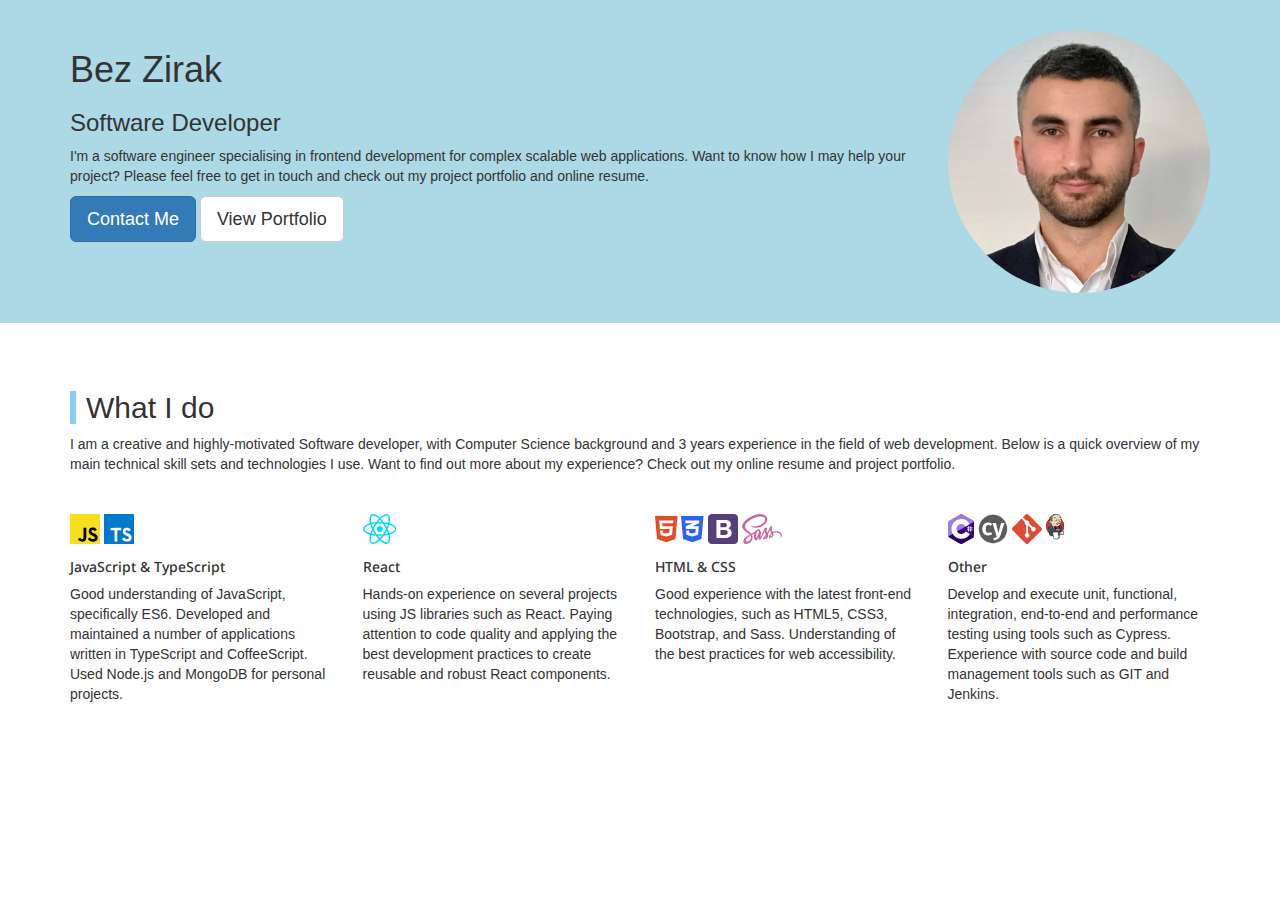
==== index.html @ 7999f088 "fix bio stylinh" ====
<html lang="en">
    <head>
        <meta charset="UTF-8">
        <meta name="viewport" content="width=device-width, initial-scale=1.0">
        <title>Bez Zirak</title>

        <link rel="stylesheet" href="https://stackpath.bootstrapcdn.com/bootstrap/3.4.1/css/bootstrap.min.css" integrity="sha384-HSMxcRTRxnN+Bdg0JdbxYKrThecOKuH5zCYotlSAcp1+c8xmyTe9GYg1l9a69psu" crossorigin="anonymous">
        <link rel="preconnect" href="https://fonts.googleapis.com">
        <link rel="preconnect" href="https://fonts.gstatic.com" crossorigin>
        <link href="https://fonts.googleapis.com/css2?family=Noto+Sans:wght@700&display=swap" rel="stylesheet">
        <link href="https://fonts.googleapis.com/css2?family=Montserrat:wght@700&display=swap" rel="stylesheet">
        <link rel="stylesheet" href="styles.css">
    </head>
    <body>
        <div class="main-wrapper">
            <section class="teaser">
                <div class="container">
                    <div class="row">
                        <div class="col-sm-7 col-md-9 col-lg-9">
                            <h1>Bez Zirak</h1>
                            <h3>Software Developer</h3>
                            <p>
                                I'm a software engineer specialising in frontend development for complex scalable web applications. Want to know how I may help your project? Please feel free to get in touch and check out my project portfolio and online resume.
                            </p>
                            <button class="btn btn-primary btn-lg">Contact Me</button>
                            <button class="btn btn-default btn-lg">View Portfolio</button>
                        </div>
                        <div class="col-sm-5 col-md-3 col-lg-3">
                            <img class="img-responsive img-circle" src="assets/images/profile-image.jfif" alt=""/>
                        </div>
                    </div>
                </div>
            </section>
            <section class="overview-section p-3 p-lg-5">
                <div class="container">
                    <div class="row bio">
                        <h2 class="sub-heading">What I do</h2>
                        <p>
                            I am a creative and highly-motivated Software developer, with Computer Science background and 3 years experience in the field of web development. Below is a quick overview of my main technical skill sets and technologies I use. Want to find out more about my experience? Check out my online resume and project portfolio.
                        </p>
                    </div>
                    <div class="row skills">
                        <div class="item col-6 col-lg-3">
                            <div class="item-inner">
                                <div class="item-icon">
                                    <svg xmlns="http://www.w3.org/2000/svg" xmlns:xlink="http://www.w3.org/1999/xlink" aria-hidden="true" focusable="false" style="-ms-transform: rotate(360deg); -webkit-transform: rotate(360deg); transform: rotate(360deg);" preserveAspectRatio="xMidYMid meet" viewBox="0 0 256 256"><path d="M0 0h256v256H0V0z" fill="#F7DF1E"/><path d="M67.312 213.932l19.59-11.856c3.78 6.701 7.218 12.371 15.465 12.371c7.905 0 12.89-3.092 12.89-15.12v-81.798h24.057v82.138c0 24.917-14.606 36.259-35.916 36.259c-19.245 0-30.416-9.967-36.087-21.996" fill="#000"/><path d="M152.381 211.354l19.588-11.341c5.157 8.421 11.859 14.607 23.715 14.607c9.969 0 16.325-4.984 16.325-11.858c0-8.248-6.53-11.17-17.528-15.98l-6.013-2.58c-17.357-7.387-28.87-16.667-28.87-36.257c0-18.044 13.747-31.792 35.228-31.792c15.294 0 26.292 5.328 34.196 19.247L210.29 147.43c-4.125-7.389-8.591-10.31-15.465-10.31c-7.046 0-11.514 4.468-11.514 10.31c0 7.217 4.468 10.14 14.778 14.608l6.014 2.577c20.45 8.765 31.963 17.7 31.963 37.804c0 21.654-17.012 33.51-39.867 33.51c-22.339 0-36.774-10.654-43.819-24.574" fill="#000"/></svg>
                                    <svg xmlns="http://www.w3.org/2000/svg" xmlns:xlink="http://www.w3.org/1999/xlink" aria-hidden="true" focusable="false" style="-ms-transform: rotate(360deg); -webkit-transform: rotate(360deg); transform: rotate(360deg);" preserveAspectRatio="xMidYMid meet" viewBox="0 0 256 256"><path fill="#007ACC" d="M0 128v128h256V0H0z"/><path d="M56.611 128.85l-.081 10.483h33.32v94.68H113.42v-94.68h33.32v-10.28c0-5.69-.122-10.444-.284-10.566c-.122-.162-20.399-.244-44.983-.203l-44.739.122l-.122 10.443z" fill="#FFF"/><path d="M206.567 118.108c6.501 1.626 11.459 4.51 16.01 9.224c2.357 2.52 5.851 7.112 6.136 8.209c.08.325-11.053 7.802-17.798 11.987c-.244.163-1.22-.894-2.317-2.52c-3.291-4.794-6.745-6.867-12.028-7.232c-7.76-.529-12.759 3.535-12.718 10.32c0 1.992.284 3.17 1.097 4.796c1.707 3.535 4.876 5.648 14.832 9.955c18.326 7.884 26.168 13.085 31.045 20.48c5.445 8.25 6.664 21.415 2.966 31.208c-4.063 10.646-14.14 17.88-28.323 20.277c-4.388.772-14.79.65-19.504-.203c-10.28-1.829-20.033-6.908-26.047-13.572c-2.357-2.601-6.949-9.387-6.664-9.875c.122-.162 1.178-.812 2.356-1.503c1.138-.65 5.446-3.13 9.509-5.486l7.355-4.267l1.544 2.276c2.154 3.291 6.867 7.802 9.712 9.305c8.167 4.308 19.383 3.698 24.909-1.26c2.357-2.153 3.332-4.388 3.332-7.68c0-2.966-.366-4.266-1.91-6.5c-1.99-2.845-6.054-5.243-17.595-10.24c-13.206-5.69-18.895-9.225-24.096-14.833c-3.007-3.25-5.852-8.452-7.03-12.8c-.975-3.616-1.22-12.678-.447-16.335c2.723-12.76 12.353-21.658 26.25-24.3c4.51-.853 14.994-.528 19.424.57z" fill="#FFF"/></svg>
                                    <!-- <svg xmlns="http://www.w3.org/2000/svg" xmlns:xlink="http://www.w3.org/1999/xlink" aria-hidden="true" focusable="false" style="-ms-transform: rotate(360deg); -webkit-transform: rotate(360deg); transform: rotate(360deg);" preserveAspectRatio="xMidYMid meet" viewBox="0 0 256 206"><path d="M101.614 9.071c.233 1.397-.466 2.562-2.794 3.726c-3.027-1.63-9.548-2.562-14.903-2.096c-5.822.466-10.712 2.329-10.013 6.287c.931 3.959 6.52 6.288 16.533 5.356c24.45-2.096 24.217-18.629 60.078-21.889c27.943-2.561 43.544 6.055 45.64 16.533c1.63 8.15-5.123 16.068-25.382 17.698c-17.93 1.63-28.409-3.26-29.34-8.15c-.466-2.562.931-6.288 9.547-7.219c.932 3.959 5.822 8.15 17.465 6.986c8.383-.699 15.368-3.726 14.437-8.383c-.931-4.89-9.78-7.685-23.752-6.52c-28.409 2.561-35.394 18.163-59.612 20.259C82.287 33.289 68.315 27 66.452 17.687c-.698-3.493-.698-11.643 17.465-13.273c9.314-.699 16.766.931 17.697 4.657zm-90.815 97.336C2.882 116.42-.611 128.062.087 139.473c.699 11.41 6.287 20.724 15.136 27.943c9.314 7.218 19.327 9.314 30.738 7.218c4.424-.698 9.314-3.027 13.738-4.424c-9.314 0-17.231-3.027-25.149-9.314c-8.615-6.288-14.437-15.136-15.834-25.848c-2.096-10.013 0-19.327 5.589-27.477c6.287-7.917 14.437-12.342 25.148-13.739c10.712-.698 20.026 2.096 29.34 8.616c-2.095-3.027-5.122-5.123-7.916-7.917c-9.315-6.288-19.328-9.315-31.67-6.288c-11.177 2.33-20.491 8.15-28.408 18.164zm124.813-53.791c-30.04 0-56.818-3.027-76.146-7.219c-20.724-5.123-31.669-10.711-31.669-17.93c0-3.027 1.398-5.589 5.59-8.616c-13.041 5.123-20.027 9.315-20.027 15.835c.699 7.218 12.342 14.437 36.093 20.026c22.355 5.588 50.997 8.615 85.46 8.615c35.162 0 63.105-3.027 85.46-8.615c23.751-5.589 35.161-13.04 35.161-20.026c0-5.123-5.123-10.013-14.437-13.739c2.096 1.397 3.726 3.726 3.726 6.287c0 7.219-10.712 13.04-32.368 17.93c-20.026 4.425-45.64 7.452-76.843 7.452zm85.692 20.026c-22.355 5.123-50.996 8.616-85.46 8.616c-35.161 0-63.803-3.726-86.158-8.616C29.66 67.519 18.95 61.93 15.223 56.109c3.726 25.149 12.342 48.9 23.752 69.858c8.616 13.04 17.231 24.45 25.847 36.792c3.726 7.218 6.287 14.437 7.917 21.656c5.589 7.917 13.74 13.04 23.752 15.834c12.342 4.424 25.149 6.287 38.19 5.589h1.396c13.04.698 26.78-1.398 39.354-5.589c9.314-3.027 17.231-7.917 23.053-15.834h.698c1.397-7.22 3.726-14.438 7.219-21.656c8.616-12.342 17.232-23.752 25.847-36.792c11.41-20.725 19.328-44.476 23.752-69.858c-4.657 6.52-15.369 12.109-34.696 16.533z" fill="#28334C"/></svg> -->
                                </div>
                                <h3 class="item-title">JavaScript & TypeScript</h3>
                                <div class="item-desc">
                                    Good understanding of JavaScript, specifically ES6. Developed and maintained a number of applications written in TypeScript and CoffeeScript. Used Node.js and MongoDB for personal projects.
                                </div>
                            </div>
                        </div>
                        <div class="item col-6 col-lg-3">
                            <div class="item-inner">
                                <div class="item-icon">
                                    <svg xmlns="http://www.w3.org/2000/svg" xmlns:xlink="http://www.w3.org/1999/xlink" aria-hidden="true" focusable="false" style="-ms-transform: rotate(360deg); -webkit-transform: rotate(360deg); transform: rotate(360deg);" preserveAspectRatio="xMidYMid meet" viewBox="0 0 256 228"><path d="M210.483 73.824a171.49 171.49 0 0 0-8.24-2.597c.465-1.9.893-3.777 1.273-5.621c6.238-30.281 2.16-54.676-11.769-62.708c-13.355-7.7-35.196.329-57.254 19.526a171.23 171.23 0 0 0-6.375 5.848a155.866 155.866 0 0 0-4.241-3.917C100.759 3.829 77.587-4.822 63.673 3.233C50.33 10.957 46.379 33.89 51.995 62.588a170.974 170.974 0 0 0 1.892 8.48c-3.28.932-6.445 1.924-9.474 2.98C17.309 83.498 0 98.307 0 113.668c0 15.865 18.582 31.778 46.812 41.427a145.52 145.52 0 0 0 6.921 2.165a167.467 167.467 0 0 0-2.01 9.138c-5.354 28.2-1.173 50.591 12.134 58.266c13.744 7.926 36.812-.22 59.273-19.855a145.567 145.567 0 0 0 5.342-4.923a168.064 168.064 0 0 0 6.92 6.314c21.758 18.722 43.246 26.282 56.54 18.586c13.731-7.949 18.194-32.003 12.4-61.268a145.016 145.016 0 0 0-1.535-6.842c1.62-.48 3.21-.974 4.76-1.488c29.348-9.723 48.443-25.443 48.443-41.52c0-15.417-17.868-30.326-45.517-39.844zm-6.365 70.984c-1.4.463-2.836.91-4.3 1.345c-3.24-10.257-7.612-21.163-12.963-32.432c5.106-11 9.31-21.767 12.459-31.957c2.619.758 5.16 1.557 7.61 2.4c23.69 8.156 38.14 20.213 38.14 29.504c0 9.896-15.606 22.743-40.946 31.14zm-10.514 20.834c2.562 12.94 2.927 24.64 1.23 33.787c-1.524 8.219-4.59 13.698-8.382 15.893c-8.067 4.67-25.32-1.4-43.927-17.412a156.726 156.726 0 0 1-6.437-5.87c7.214-7.889 14.423-17.06 21.459-27.246c12.376-1.098 24.068-2.894 34.671-5.345c.522 2.107.986 4.173 1.386 6.193zM87.276 214.515c-7.882 2.783-14.16 2.863-17.955.675c-8.075-4.657-11.432-22.636-6.853-46.752a156.923 156.923 0 0 1 1.869-8.499c10.486 2.32 22.093 3.988 34.498 4.994c7.084 9.967 14.501 19.128 21.976 27.15a134.668 134.668 0 0 1-4.877 4.492c-9.933 8.682-19.886 14.842-28.658 17.94zM50.35 144.747c-12.483-4.267-22.792-9.812-29.858-15.863c-6.35-5.437-9.555-10.836-9.555-15.216c0-9.322 13.897-21.212 37.076-29.293c2.813-.98 5.757-1.905 8.812-2.773c3.204 10.42 7.406 21.315 12.477 32.332c-5.137 11.18-9.399 22.249-12.634 32.792a134.718 134.718 0 0 1-6.318-1.979zm12.378-84.26c-4.811-24.587-1.616-43.134 6.425-47.789c8.564-4.958 27.502 2.111 47.463 19.835a144.318 144.318 0 0 1 3.841 3.545c-7.438 7.987-14.787 17.08-21.808 26.988c-12.04 1.116-23.565 2.908-34.161 5.309a160.342 160.342 0 0 1-1.76-7.887zm110.427 27.268a347.8 347.8 0 0 0-7.785-12.803c8.168 1.033 15.994 2.404 23.343 4.08c-2.206 7.072-4.956 14.465-8.193 22.045a381.151 381.151 0 0 0-7.365-13.322zm-45.032-43.861c5.044 5.465 10.096 11.566 15.065 18.186a322.04 322.04 0 0 0-30.257-.006c4.974-6.559 10.069-12.652 15.192-18.18zM82.802 87.83a323.167 323.167 0 0 0-7.227 13.238c-3.184-7.553-5.909-14.98-8.134-22.152c7.304-1.634 15.093-2.97 23.209-3.984a321.524 321.524 0 0 0-7.848 12.897zm8.081 65.352c-8.385-.936-16.291-2.203-23.593-3.793c2.26-7.3 5.045-14.885 8.298-22.6a321.187 321.187 0 0 0 7.257 13.246c2.594 4.48 5.28 8.868 8.038 13.147zm37.542 31.03c-5.184-5.592-10.354-11.779-15.403-18.433c4.902.192 9.899.29 14.978.29c5.218 0 10.376-.117 15.453-.343c-4.985 6.774-10.018 12.97-15.028 18.486zm52.198-57.817c3.422 7.8 6.306 15.345 8.596 22.52c-7.422 1.694-15.436 3.058-23.88 4.071a382.417 382.417 0 0 0 7.859-13.026a347.403 347.403 0 0 0 7.425-13.565zm-16.898 8.101a358.557 358.557 0 0 1-12.281 19.815a329.4 329.4 0 0 1-23.444.823c-7.967 0-15.716-.248-23.178-.732a310.202 310.202 0 0 1-12.513-19.846h.001a307.41 307.41 0 0 1-10.923-20.627a310.278 310.278 0 0 1 10.89-20.637l-.001.001a307.318 307.318 0 0 1 12.413-19.761c7.613-.576 15.42-.876 23.31-.876H128c7.926 0 15.743.303 23.354.883a329.357 329.357 0 0 1 12.335 19.695a358.489 358.489 0 0 1 11.036 20.54a329.472 329.472 0 0 1-11 20.722zm22.56-122.124c8.572 4.944 11.906 24.881 6.52 51.026c-.344 1.668-.73 3.367-1.15 5.09c-10.622-2.452-22.155-4.275-34.23-5.408c-7.034-10.017-14.323-19.124-21.64-27.008a160.789 160.789 0 0 1 5.888-5.4c18.9-16.447 36.564-22.941 44.612-18.3zM128 90.808c12.625 0 22.86 10.235 22.86 22.86s-10.235 22.86-22.86 22.86s-22.86-10.235-22.86-22.86s10.235-22.86 22.86-22.86z" fill="#00D8FF"/></svg>
                                </div>
                                <h3 class="item-title">React</h3>
                                <div class="item-desc">
                                    Hands-on experience on several projects using JS libraries such as React. Paying attention to code quality and applying the best development practices to create reusable and robust React components.
                                </div>
                            </div>
                        </div>
                        <div class="item col-6 col-lg-3">
                            <div class="item-inner">
                                <div class="item-icon">
                                    <svg class="svg-inline--fa fa-html5 fa-w-12 me-2" aria-hidden="true" focusable="false" data-prefix="fab" data-icon="html5" role="img" xmlns="http://www.w3.org/2000/svg" viewBox="0 0 384 512" data-fa-i2svg=""><path fill="#E44D26" d="M0 32l34.9 395.8L191.5 480l157.6-52.2L384 32H0zm308.2 127.9H124.4l4.1 49.4h175.6l-13.6 148.4-97.9 27v.3h-1.1l-98.7-27.3-6-75.8h47.7L138 320l53.5 14.5 53.7-14.5 6-62.2H84.3L71.5 112.2h241.1l-4.4 47.7z"></path></svg>
                                    <svg class="svg-inline--fa fa-css3-alt fa-w-12" aria-hidden="true" focusable="false" data-prefix="fab" data-icon="css3-alt" role="img" xmlns="http://www.w3.org/2000/svg" viewBox="0 0 384 512" data-fa-i2svg=""><path fill="#2965F1" d="M0 32l34.9 395.8L192 480l157.1-52.2L384 32H0zm313.1 80l-4.8 47.3L193 208.6l-.3.1h111.5l-12.8 146.6-98.2 28.7-98.8-29.2-6.4-73.9h48.9l3.2 38.3 52.6 13.3 54.7-15.4 3.7-61.6-166.3-.5v-.1l-.2.1-3.6-46.3L193.1 162l6.5-2.7H76.7L70.9 112h242.2z"></path></svg>
                                    <svg xmlns="http://www.w3.org/2000/svg" xmlns:xlink="http://www.w3.org/1999/xlink" aria-hidden="true" focusable="false" style="-ms-transform: rotate(360deg); -webkit-transform: rotate(360deg); transform: rotate(360deg);" preserveAspectRatio="xMidYMid meet" viewBox="0 0 256 256"><path d="M0 222.991C0 241.223 14.779 256 33.009 256H222.99C241.223 256 256 241.221 256 222.991V33.01C256 14.777 241.221 0 222.991 0H33.01C14.777 0 0 14.779 0 33.009V222.99z" fill="#563D7C"/><path d="M106.158 113.238V76.985h31.911c3.04 0 5.97.253 8.792.76c2.822.506 5.319 1.41 7.49 2.713c2.17 1.303 3.907 3.112 5.21 5.427c1.302 2.316 1.954 5.283 1.954 8.9c0 6.513-1.954 11.217-5.862 14.111c-3.907 2.895-8.9 4.342-14.979 4.342h-34.516zM72.075 50.5v155h75.112c6.947 0 13.713-.868 20.298-2.605c6.585-1.737 12.446-4.414 17.584-8.032c5.137-3.618 9.226-8.286 12.265-14.002c3.04-5.717 4.559-12.483 4.559-20.298c0-9.697-2.352-17.982-7.055-24.856c-4.704-6.875-11.832-11.687-21.384-14.437c6.947-3.328 12.194-7.598 15.74-12.808c3.545-5.21 5.318-11.722 5.318-19.538c0-7.236-1.194-13.314-3.582-18.235c-2.388-4.92-5.753-8.864-10.095-11.831c-4.341-2.967-9.551-5.102-15.63-6.404c-6.078-1.303-12.808-1.954-20.189-1.954H72.075zm34.083 128.515v-42.549h37.121c7.381 0 13.315 1.7 17.802 5.102c4.486 3.401 6.73 9.081 6.73 17.041c0 4.053-.688 7.381-2.063 9.986c-1.375 2.605-3.22 4.668-5.536 6.187c-2.315 1.52-4.993 2.605-8.032 3.257c-3.04.65-6.223.976-9.552.976h-36.47z" fill="#FFF"/></svg>
                                    <svg xmlns="http://www.w3.org/2000/svg" xmlns:xlink="http://www.w3.org/1999/xlink" aria-hidden="true" focusable="false" style="-ms-transform: rotate(360deg); -webkit-transform: rotate(360deg); transform: rotate(360deg);" preserveAspectRatio="xMidYMid meet" viewBox="0 0 256 192"><path d="M220.281 110.514c-8.906.046-16.647 2.191-23.128 5.362c-2.379-4.71-4.757-8.906-5.176-11.984c-.467-3.59-1.026-5.782-.467-10.072c.56-4.29 3.078-10.399 3.031-10.865c-.046-.466-.56-2.658-5.689-2.704c-5.129-.047-9.559.979-10.072 2.331c-.513 1.352-1.492 4.43-2.145 7.6c-.886 4.664-10.258 21.31-15.62 30.03c-1.726-3.403-3.218-6.388-3.545-8.766c-.466-3.59-1.026-5.782-.466-10.072c.56-4.29 3.078-10.398 3.031-10.865c-.047-.466-.56-2.658-5.689-2.704c-5.13-.047-9.56.979-10.072 2.331c-.513 1.353-1.073 4.523-2.145 7.601c-1.073 3.078-13.523 30.87-16.787 38.05a214.726 214.726 0 0 1-4.15 8.627s-.047.14-.187.373a117.773 117.773 0 0 1-1.398 2.658v.046c-.7 1.26-1.446 2.425-1.819 2.425c-.28 0-.793-3.357.093-7.927c1.865-9.652 6.295-24.667 6.249-25.18c0-.28.839-2.891-2.891-4.244c-3.638-1.352-4.943.886-5.27.886c-.326 0-.56.793-.56.793s4.058-16.88-7.74-16.88c-7.367 0-17.533 8.067-22.569 15.341a6269.96 6269.96 0 0 0-17.16 9.373c-2.75 1.539-5.595 3.078-8.253 4.523c-.187-.186-.373-.42-.56-.606c-14.269-15.248-40.661-26.02-39.542-46.49c.42-7.461 2.984-27.046 50.687-50.827c39.262-19.352 70.505-13.99 75.914-2.099c7.74 16.974-16.74 48.496-57.309 53.065c-15.481 1.726-23.595-4.243-25.646-6.481c-2.145-2.332-2.472-2.472-3.265-2.005c-1.305.7-.466 2.798 0 4.01c1.213 3.17 6.202 8.766 14.642 11.518c7.461 2.424 25.6 3.777 47.563-4.71c24.574-9.513 43.786-35.952 38.144-58.101c-5.643-22.476-42.947-29.89-78.246-17.347C61.086 13.99 38.33 25.74 21.963 41.035C2.518 59.22-.56 75.028.699 81.65c4.524 23.501 36.932 38.796 49.895 50.127c-.653.373-1.26.7-1.772.98c-6.482 3.217-31.196 16.133-37.351 29.796c-6.994 15.481 1.12 26.58 6.482 28.071c16.647 4.617 33.76-3.683 42.946-17.393c9.186-13.709 8.067-31.522 3.824-39.682c-.047-.093-.093-.187-.187-.28c1.679-.979 3.404-2.005 5.083-2.984a247.933 247.933 0 0 1 9.373-5.27c-1.586 4.337-2.752 9.513-3.311 16.974c-.7 8.767 2.89 20.144 7.6 24.62c2.099 1.96 4.57 2.006 6.156 2.006c5.502 0 7.974-4.57 10.725-9.979c3.357-6.621 6.388-14.315 6.388-14.315s-3.777 20.797 6.482 20.797c3.73 0 7.507-4.85 9.186-7.321v.046s.093-.14.28-.466c.373-.606.606-.98.606-.98v-.092c1.492-2.612 4.85-8.534 9.839-18.373c6.435-12.683 12.637-28.537 12.637-28.537s.56 3.87 2.471 10.305c1.12 3.777 3.45 7.927 5.316 11.937c-1.492 2.099-2.425 3.264-2.425 3.264l.047.047c-1.213 1.585-2.518 3.31-3.964 4.99c-5.083 6.061-11.144 13.01-11.984 15.014c-.98 2.378-.746 4.104 1.12 5.503c1.352 1.026 3.776 1.165 6.248 1.026c4.57-.327 7.787-1.446 9.372-2.145c2.472-.886 5.363-2.239 8.067-4.244c4.99-3.684 8.02-8.953 7.741-15.9c-.14-3.824-1.399-7.648-2.938-11.239c.467-.652.886-1.305 1.353-1.958c7.88-11.518 13.989-24.155 13.989-24.155s.56 3.87 2.471 10.306c.933 3.264 2.845 6.808 4.523 10.258c-7.414 6.016-11.984 13.01-13.616 17.58c-2.937 8.487-.653 12.31 3.684 13.196c1.958.42 4.756-.513 6.808-1.399c2.611-.839 5.689-2.284 8.627-4.43c4.99-3.683 9.792-8.813 9.512-15.76c-.14-3.171-.979-6.296-2.145-9.327c6.295-2.61 14.409-4.056 24.76-2.844c22.197 2.611 26.58 16.46 25.74 22.29c-.839 5.828-5.502 8.999-7.04 9.978c-1.54.98-2.052 1.306-1.912 2.005c.186 1.026.932.98 2.238.793c1.819-.326 11.658-4.71 12.077-15.435c.7-13.709-12.357-28.677-35.439-28.537zM49.055 168.242c-7.368 8.02-17.626 11.051-22.056 8.487c-4.756-2.752-2.891-14.596 6.155-23.082c5.502-5.176 12.59-9.98 17.3-12.917c1.072-.653 2.658-1.585 4.57-2.751c.326-.187.513-.28.513-.28l1.119-.7c3.31 12.124.14 22.803-7.601 31.243zm53.625-36.465c-2.565 6.249-7.927 22.243-11.191 21.357c-2.798-.746-4.524-12.87-.56-24.854c2.005-6.016 6.248-13.197 8.72-15.994c4.01-4.477 8.44-5.97 9.512-4.15c1.353 2.378-4.896 19.724-6.481 23.641zm44.252 21.17c-1.073.56-2.098.933-2.565.653c-.326-.187.467-.933.467-.933s5.549-5.968 7.74-8.673c1.26-1.585 2.751-3.45 4.337-5.549v.606c0 7.135-6.902 11.938-9.98 13.896zm34.133-7.787c-.793-.56-.653-2.425 2.005-8.254c1.026-2.285 3.45-6.108 7.601-9.792c.466 1.492.793 2.938.746 4.29c-.047 9-6.481 12.357-10.352 13.756z" fill="#CD6799"/></svg>
                                </div>
                                <h3 class="item-title">HTML & CSS</h3>
                                <div class="item-desc">
                                    Good experience with the latest front-end technologies, such as HTML5, CSS3, Bootstrap, and Sass. Understanding of the best practices for web accessibility. 
                                </div>
                            </div>
                        </div>
                        <div class="item col-6 col-lg-3">
                            <div class="item-inner">
                                <div class="item-icon">
                                    <svg xmlns="http://www.w3.org/2000/svg" xmlns:xlink="http://www.w3.org/1999/xlink" aria-hidden="true" focusable="false" style="-ms-transform: rotate(360deg); -webkit-transform: rotate(360deg); transform: rotate(360deg);" preserveAspectRatio="xMidYMid meet" viewBox="0 0 256 288"><path d="M255.569 84.452c-.002-4.83-1.035-9.098-3.124-12.76c-2.052-3.603-5.125-6.622-9.247-9.009c-34.025-19.619-68.083-39.178-102.097-58.817c-9.17-5.294-18.061-5.1-27.163.27c-13.543 7.986-81.348 46.833-101.553 58.536C4.064 67.49.015 74.862.013 84.443C0 123.898.013 163.353 0 202.808c0 4.724.991 8.91 2.988 12.517c2.053 3.711 5.169 6.813 9.386 9.254c20.206 11.703 88.02 50.547 101.56 58.536c9.106 5.373 17.997 5.565 27.17.27c34.015-19.64 68.075-39.199 102.105-58.818c4.217-2.44 7.333-5.544 9.386-9.252c1.994-3.608 2.987-7.793 2.987-12.518c0 0 0-78.889-.013-118.345" fill="#A179DC"/><path d="M128.182 143.241L2.988 215.325c2.053 3.711 5.169 6.813 9.386 9.254c20.206 11.703 88.02 50.547 101.56 58.536c9.106 5.373 17.997 5.565 27.17.27c34.015-19.64 68.075-39.199 102.105-58.818c4.217-2.44 7.333-5.544 9.386-9.252l-124.413-72.074" fill="#280068"/><path d="M255.569 84.452c-.002-4.83-1.035-9.098-3.124-12.76l-124.263 71.55l124.413 72.073c1.994-3.608 2.985-7.793 2.987-12.518c0 0 0-78.889-.013-118.345" fill="#390091"/><path d="M201.892 116.294v13.474h13.474v-13.474h6.737v13.474h13.474v6.737h-13.474v13.473h13.474v6.737h-13.474v13.474h-6.737v-13.474h-13.474v13.474h-6.737v-13.474h-13.473v-6.737h13.473v-13.473h-13.473v-6.737h13.473v-13.474h6.737zm13.474 20.21h-13.474v13.474h13.474v-13.473z" fill="#FFF"/><path d="M128.457 48.626c35.144 0 65.827 19.086 82.262 47.456l-.16-.273l-41.35 23.808c-8.146-13.793-23.08-23.102-40.213-23.294l-.54-.003c-26.125 0-47.305 21.18-47.305 47.305a47.08 47.08 0 0 0 6.239 23.47c8.154 14.235 23.483 23.836 41.067 23.836c17.693 0 33.109-9.723 41.221-24.11l-.197.345l41.287 23.918c-16.255 28.13-46.518 47.157-81.253 47.536l-1.058.006c-35.255 0-66.025-19.204-82.419-47.724c-8.003-13.923-12.582-30.064-12.582-47.277c0-52.466 42.532-95 95-95z" fill="#FFF"/></svg>
                                    <svg xmlns="http://www.w3.org/2000/svg" xmlns:xlink="http://www.w3.org/1999/xlink" aria-hidden="true" focusable="false" style="-ms-transform: rotate(360deg); -webkit-transform: rotate(360deg); transform: rotate(360deg);" preserveAspectRatio="xMidYMid meet" viewBox="0 0 256 256"><defs><path d="M128 0c70.75 0 128 57.25 128 128s-57.25 128-128 128S0 198.75 0 128S57.25 0 128 0z" id="IconifyId-17ac040e29d-208c8d-12"/><path d="M128 3c69.09 0 125 55.91 125 125s-55.91 125-125 125S3 197.09 3 128S58.91 3 128 3z" id="IconifyId-17ac040e29d-208c8d-13"/><filter x="-2.4%" y="-2.4%" width="104.8%" height="104.8%" filterUnits="objectBoundingBox" id="IconifyId-17ac040e29d-208c8d-14"><feOffset in="SourceAlpha" result="shadowOffsetOuter1"/><feGaussianBlur stdDeviation="2" in="shadowOffsetOuter1" result="shadowBlurOuter1"/><feColorMatrix values="0 0 0 0 0 0 0 0 0 0 0 0 0 0 0 0 0 0 0.3 0" in="shadowBlurOuter1"/></filter></defs><mask id="IconifyId-17ac040e29d-208c8d-15" fill="#fff"><use xlink:href="#IconifyId-17ac040e29d-208c8d-12"/></mask><g mask="url(#IconifyId-17ac040e29d-208c8d-15)"><use filter="url(#IconifyId-17ac040e29d-208c8d-14)" xlink:href="#IconifyId-17ac040e29d-208c8d-13"/><use fill="#FFF" fill-rule="evenodd" xlink:href="#IconifyId-17ac040e29d-208c8d-13"/></g><path d="M128 7.386c66.667 0 120.614 53.947 120.614 120.614S194.667 248.614 128 248.614S7.386 194.667 7.386 128S61.333 7.386 128 7.386z" fill="#5C5C5E" mask="url(#IconifyId-17ac040e29d-208c8d-15)"/><path d="M192.035 181.07c-4.386 13.597-10.965 23.684-20.175 31.14c-9.21 7.457-21.492 11.404-36.842 12.72l-3.07-20.176c10.087-1.315 17.543-3.508 22.368-7.017c1.754-1.316 5.263-5.263 5.263-5.263L123.175 75.807h30.264l21.052 87.28l22.369-87.28h29.386l-34.21 105.263zM86.333 71.86c7.018 0 13.597.877 18.86 3.07c5.702 2.193 10.965 5.263 16.228 9.649l-12.28 16.667c-3.51-2.632-7.018-4.386-10.088-5.702c-3.07-1.316-7.018-1.755-10.527-1.755c-14.912 0-22.368 11.404-22.368 34.65c0 11.842 1.754 20.175 5.702 25c3.947 5.263 9.21 7.456 16.666 7.456c3.51 0 7.018-.439 10.088-1.755c3.07-1.315 6.579-3.07 10.965-5.701l12.28 17.543c-10.087 8.334-21.49 12.281-34.648 12.281c-10.527 0-19.299-2.193-27.193-6.579c-7.457-4.386-13.597-10.965-17.544-19.298c-3.948-8.333-6.14-17.982-6.14-29.386c0-10.965 2.192-21.053 6.14-29.386c3.947-8.772 10.087-15.35 17.544-20.175c7.456-3.948 16.228-6.58 26.315-6.58z" fill="#FFF" mask="url(#IconifyId-17ac040e29d-208c8d-15)"/></svg>
                                    <svg xmlns="http://www.w3.org/2000/svg" xmlns:xlink="http://www.w3.org/1999/xlink" aria-hidden="true" focusable="false" style="-ms-transform: rotate(360deg); -webkit-transform: rotate(360deg); transform: rotate(360deg);" preserveAspectRatio="xMidYMid meet" viewBox="0 0 256 256"><path d="M251.172 116.594L139.4 4.828c-6.433-6.437-16.873-6.437-23.314 0l-23.21 23.21l29.443 29.443c6.842-2.312 14.688-.761 20.142 4.693c5.48 5.489 7.02 13.402 4.652 20.266l28.375 28.376c6.865-2.365 14.786-.835 20.269 4.657c7.663 7.66 7.663 20.075 0 27.74c-7.665 7.666-20.08 7.666-27.749 0c-5.764-5.77-7.188-14.235-4.27-21.336l-26.462-26.462l-.003 69.637a19.82 19.82 0 0 1 5.188 3.71c7.663 7.66 7.663 20.076 0 27.747c-7.665 7.662-20.086 7.662-27.74 0c-7.663-7.671-7.663-20.086 0-27.746a19.654 19.654 0 0 1 6.421-4.281V94.196a19.378 19.378 0 0 1-6.421-4.281c-5.806-5.798-7.202-14.317-4.227-21.446L81.47 39.442l-76.64 76.635c-6.44 6.443-6.44 16.884 0 23.322l111.774 111.768c6.435 6.438 16.873 6.438 23.316 0l111.251-111.249c6.438-6.44 6.438-16.887 0-23.324" fill="#DE4C36"/></svg>
                                    <svg xmlns="http://www.w3.org/2000/svg" xmlns:xlink="http://www.w3.org/1999/xlink" aria-hidden="true" focusable="false" style="-ms-transform: rotate(360deg); -webkit-transform: rotate(360deg); transform: rotate(360deg);" preserveAspectRatio="xMidYMid meet" viewBox="0 0 256 417"><path d="M250.741 169.278c0 69.457-55.07 125.817-123.039 125.817S4.664 238.735 4.664 169.278c0-69.458 55.07-125.818 123.038-125.818c67.97 0 123.04 56.36 123.04 125.818" fill="#D33833"/><path d="M9.724 200.434S.794 69.26 121.749 65.488l-8.434-14.09l-65.588 22.028l-18.753 21.532l-16.372 31.355l-9.328 36.515l2.779 24.41" fill="#EF3D3A"/><path d="M43.46 83.448c-21.531 22.127-34.927 52.59-34.927 86.326c0 33.736 13.396 64.198 34.927 86.325c21.631 22.127 51.3 35.721 84.242 35.721c32.943 0 62.611-13.594 84.242-35.72c21.532-22.128 34.927-52.59 34.927-86.326c0-33.737-13.395-64.199-34.927-86.326c-21.63-22.028-51.299-35.72-84.242-35.72c-32.843 0-62.61 13.593-84.242 35.72zm-5.457 177.91C15.083 237.941.893 205.495.893 169.774c0-35.721 14.19-68.168 37.11-91.684c22.921-23.417 54.673-38.003 89.7-38.003c35.026 0 66.778 14.586 89.699 38.003c22.92 23.417 37.11 55.863 37.11 91.684c0 35.72-14.19 68.167-37.11 91.584c-22.921 23.516-54.673 38.003-89.7 38.003c-35.026 0-66.778-14.487-89.699-38.003z" fill="#231F20"/><path d="M179.498 169.972l-18.754 2.778l-25.302 2.878l-16.372.397l-15.975-.496l-12.205-3.77l-10.816-11.71l-8.434-23.913l-1.885-5.16l-11.212-3.77l-6.55-10.815l-4.663-15.48l5.16-13.593l12.205-4.267l9.823 4.664l4.663 10.32l5.656-.894l1.885-2.381l-1.885-10.816l-.496-13.594l2.778-18.753l-.099-10.716l8.533-13.693l14.983-10.816L136.732 5.16l29.073 4.266l25.302 18.258l11.709 18.753l7.54 13.594l1.886 33.736l-5.656 29.073l-10.32 25.799l-9.723 13.792" fill="#F0D6B7"/><path d="M163.622 251.039l-66.977 2.778v11.212l5.656 39.393l-2.779 3.274l-46.834-15.975l-3.274-5.656l-4.664-52.986l-11.014-31.752l-2.381-7.541l37.507-25.798l11.709-4.664l10.319 12.7l8.93 7.939l10.32 3.274l4.663 1.39l5.656 24.409l4.267 5.16l10.815-3.771L128 229.01l40.682 19.25l-5.06 2.778" fill="#335061"/><path d="M52.49 87.516l12.205-4.266l9.823 4.663l4.663 10.32l5.656-.893l1.39-5.656l-2.779-10.816l2.778-25.798l-2.381-14.09l8.434-9.823l18.257-14.487l-5.16-7.045l-25.798 12.7l-10.815 8.435l-6.053 13.097l-9.327 12.701l-2.778 14.983l1.885 15.975" fill="#6D6B6D"/><path d="M71.74 43.46s7.044-17.364 35.125-25.798c28.08-8.434 1.39-6.053 1.39-6.053L77.791 23.318L66.084 35.026l-5.16 9.327l10.816-.893" fill="#DCD9D8"/><path d="M57.65 84.242s-9.824-32.844 27.683-37.507l-1.389-5.656l-25.798 6.053l-7.541 24.41l1.885 15.974l5.16-3.274" fill="#DCD9D8"/><path d="M72.633 127.802l6.151-5.954s2.779.298 3.275 3.572c.496 3.275 1.885 32.844 22.028 48.72c1.885 1.488-14.983-2.382-14.983-2.382L74.12 148.341" fill="#F7E4CD"/><path d="M158.859 118.871s1.091-14.189 4.961-13.097c3.87 1.091 3.87 4.96 3.87 4.96s-9.327 5.954-8.831 8.137" fill="#F7E4CD"/><path d="M197.755 66.878s-7.74 1.587-8.434 8.434c-.695 6.846 8.434 1.389 9.823.893" fill="#F7E4CD"/><path d="M141.098 67.374s-10.32 1.389-10.32 7.938c0 6.548 11.709 6.052 14.983 3.274" fill="#F7E4CD"/><path d="M77.395 97.836S59.635 87.02 57.75 97.34c-1.885 10.319-6.053 17.76 2.778 28.576l-6.053-1.885l-5.655-14.487l-1.886-14.09L57.75 84.242l12.204.893l7.045 5.656l.397 7.045" fill="#F7E4CD"/><path d="M85.83 68.267s7.937-41.278 48.223-49.216c33.14-6.549 50.604 1.39 57.153 8.93c0 0-29.569-35.125-57.65-24.409c-28.08 10.816-48.719 30.462-48.223 43.064c.794 21.63.496 21.63.496 21.63" fill="#F7E4CD"/><path d="M194.48 32.645s-13.593-.496-14.09 11.708c0 0 0 1.886.894 3.771c0 0 10.815-12.205 17.364-5.656" fill="#F7E4CD"/><path d="M135.045 49.414s-2.381-18.654-18.257-7.839c-10.32 7.045-9.328 16.868-7.541 18.754c1.885 1.885 1.389 5.655 2.778 3.076c1.389-2.58.992-11.014 6.152-13.396c5.06-2.381 13.594-4.96 16.868-.595" fill="#F7E4CD"/><path d="M90.99 176.025L46.932 195.67s18.258 72.633 8.93 95.157l-6.548-2.381l-.496-27.684l-12.205-52.39l-5.16-14.488l45.941-30.958l13.594 13.098" fill="#49728B"/><path d="M95.454 216.21l6.251 7.641v28.08h-7.441s-.893-19.646-.893-22.027c0-2.382.893-10.816.893-10.816" fill="#49728B"/><path d="M95.653 256.198l-21.135.893l6.053 4.267l14.982 2.382" fill="#49728B"/><path d="M167.79 251.535l17.363-.496l4.267 43.063l-17.761 2.382l-3.87-44.95" fill="#335061"/><path d="M172.453 251.535l26.195-1.39s10.816-27.187 10.816-28.576c0-1.39 9.327-39.392 9.327-39.392l-21.135-22.028l-4.267-3.77l-11.212 11.212v43.56l-9.724 40.384" fill="#335061"/><path d="M184.161 248.26l-16.372 3.275l2.382 13.098c6.052 2.778 16.372-4.664 16.372-4.664" fill="#49728B"/><path d="M184.657 166.202l32.844 24.409l.893-11.213l-24.806-22.92l-8.93 9.724" fill="#49728B"/><path d="M111.926 343.814l-9.724-39.392l-4.862-29.073l-.794-21.532l43.956-2.381h27.287l-2.48 49.215l4.266 38.003l-.496 7.045l-35.622 2.779l-21.531-4.664" fill="#FFF"/><path d="M161.736 251.039s-2.381 48.72 4.664 83.448c0 0-14.09 8.93-34.63 11.212l39.393-1.389l4.663-2.778l-5.655-76.8l-1.489-16.472" fill="#DCD9D8"/><path d="M190.115 290.431l18.257-5.16l34.63-1.885l5.16-15.975l-9.328-27.684l-10.815-1.389l-14.983 4.664l-14.289 7.045l-7.64-1.39l-5.954 2.382" fill="#FFF"/><path d="M189.817 281.005s12.205-5.656 14.09-5.16l-5.16-25.798l6.053-2.382s4.267 24.41 4.267 27.188c0 0 26.195 1.389 28.576 1.389c0 0 5.656-10.816 4.267-22.028l5.16 14.983l.496 8.434l-7.541 11.212l-8.434 1.886l-14.09-.496l-4.664-6.053l-16.372 2.381l-5.16 1.886" fill="#DCD9D8"/><path d="M171.361 247.764l-10.32-26.195l-10.815-15.48s2.382-6.548 5.656-6.548h10.816l10.32 3.77l-.894 17.365l-4.763 27.088" fill="#FFF"/><path d="M173.445 238.834s-13.098-25.302-13.098-29.073c0 0 2.382-5.656 5.656-4.266c3.275 1.389 10.32 5.16 10.32 5.16v-8.931l-15.976-3.274l-10.815 1.389l18.257 43.262l3.77.496" fill="#DCD9D8"/><path d="M116.093 177.017l-12.998-1.39l-12.205-3.77v4.267l5.953 6.549l18.754 8.434" fill="#FFF"/><path d="M95.157 178.406s14.486 6.053 19.25 4.664l.495 5.656l-13.097-2.779l-7.938-5.656l1.29-1.885" fill="#DCD9D8"/><path d="M190.115 201.129c-7.938-.199-15.182-1.191-21.433-2.977c.397-2.58-.397-5.06.298-6.946c1.786-1.29 4.663-1.29 7.342-1.587c-2.282-1.092-5.556-1.588-8.136-.893c-.1-1.786-.893-2.878-1.39-4.267c4.466-1.588 14.984-12.006 20.937-8.633c2.878 1.687 4.069 11.014 4.267 15.678c.198 3.77-.397 7.541-1.885 9.625" fill="#D33833"/><path d="M190.115 201.129c-7.938-.199-15.182-1.191-21.433-2.977c.397-2.58-.397-5.06.298-6.946c1.786-1.29 4.663-1.29 7.342-1.587c-2.282-1.092-5.556-1.588-8.136-.893c-.1-1.786-.893-2.878-1.39-4.267c4.466-1.588 14.984-12.006 20.937-8.633c2.878 1.687 4.069 11.014 4.267 15.678c.198 3.77-.397 7.541-1.885 9.625h0z" stroke="#D33833" stroke-width="2" fill="#000"/><path d="M152.112 188.13c0 .596 0 1.19-.1 1.786c-2.48 1.588-6.45 1.588-9.228 2.977c3.97.198 7.145 1.19 9.923 2.48c-.1 1.489-.1 3.077-.198 4.565c-4.565 3.076-8.732 7.74-14.09 10.716c-2.58 1.39-11.411 4.962-14.09 4.267c-1.489-.397-1.687-2.282-2.282-4.068c-1.29-3.77-4.267-9.923-4.565-15.678c-.298-7.243-1.091-19.448 6.747-17.96c6.35 1.191 13.693 4.069 18.555 6.748c3.076 1.786 4.763 3.77 9.328 4.167" fill="#D33833"/><path d="M152.112 188.13c0 .596 0 1.19-.1 1.786c-2.48 1.588-6.45 1.588-9.228 2.977c3.97.198 7.145 1.19 9.923 2.48c-.1 1.489-.1 3.077-.198 4.565c-4.565 3.076-8.732 7.74-14.09 10.716c-2.58 1.39-11.411 4.962-14.09 4.267c-1.489-.397-1.687-2.282-2.282-4.068c-1.29-3.77-4.267-9.923-4.565-15.678c-.298-7.243-1.091-19.448 6.747-17.96c6.35 1.191 13.693 4.069 18.555 6.748c3.076 1.786 4.763 3.77 9.328 4.167h0z" stroke="#D33833" stroke-width="2" fill="#000"/><path d="M156.577 196.763c-.695-3.97-1.489-5.06-1.191-8.534c10.617-7.045 12.502 12.106 1.19 8.534" fill="#D33833"/><path d="M156.577 196.763c-.695-3.97-1.489-5.06-1.191-8.534c10.617-7.045 12.502 12.106 1.19 8.534h0z" stroke="#D33833" stroke-width="2" fill="#000"/><path d="M171.857 199.938s-3.274-4.664-.893-6.053c2.382-1.389 4.664 0 6.053-2.381c1.39-2.382 0-3.77.496-6.549c.496-2.778 2.778-3.274 5.16-3.77c2.381-.497 8.93-1.39 9.823.893l-2.778-8.435l-5.656-1.885l-17.761 10.32l-.893 5.16v10.319" fill="#EF3D3A"/><path d="M122.642 215.417c-.595-7.343-1.19-14.586-1.786-21.929c-.992-10.914 2.58-9.03 12.105-9.03c1.489 0 8.93 1.688 9.427 2.78c2.58 5.258-4.267 4.067 2.976 8.036c6.053 3.275 16.869-1.984 14.388-9.426c-1.39-1.687-7.144-.496-9.228-1.588l-11.014-5.655c-4.663-2.382-15.38-5.954-20.341-2.58c-12.602 8.533.794 29.966 5.259 38.896" fill="#EF3D3A"/><path d="M135.045 49.414c-12.8-2.977-19.15 5.358-23.02 13.99c-3.473-.793-2.084-5.556-1.19-7.937c2.281-6.251 11.51-14.686 19.05-13.495c3.175.397 7.541 3.374 5.16 7.442" fill="#231F20"/><path d="M197.259 63.9h.595c2.878 5.954 5.358 12.305 9.03 17.663c-2.48 5.755-18.456 10.716-18.258.595c3.473-1.488 9.427-.298 12.503-2.282c-1.786-4.862-4.267-9.03-3.87-15.975" fill="#231F20"/><path d="M141.495 64.1c2.778 5.06 3.67 10.319 7.54 14.09c1.787 1.686 5.16 3.77 3.474 8.532c-.397 1.092-3.275 3.573-4.962 4.069c-6.052 1.786-20.242.397-15.479-7.244c5.06.199 11.808 3.275 15.579-.397c-2.878-4.564-8.038-13.693-6.152-19.05" fill="#231F20"/><path d="M194.977 115.1c-9.129 5.855-19.35 12.305-34.431 10.816c-3.175-2.778-4.465-9.03-1.29-13.097c1.587 2.778.595 7.938 5.16 8.731c8.533 1.489 18.455-5.259 24.607-7.54c3.77-6.45-.297-8.732-3.77-12.9c-7.045-8.434-16.372-18.952-16.075-31.553c2.878-2.084 3.076 3.175 3.473 4.068c3.671 8.533 12.9 19.547 19.547 26.89c1.687 1.786 4.366 3.572 4.664 4.763c.893 3.373-2.282 7.54-1.885 9.823" fill="#231F20"/><path d="M74.12 108.949c-2.877-1.687-3.571-8.831-6.945-9.03c-4.862-.297-3.969 9.328-3.969 14.983c-3.274-2.976-3.87-12.304-1.488-17.066c-2.778-1.39-3.97 1.488-5.557 2.48c2.084-14.387 21.135-6.648 17.96 8.633" fill="#231F20"/><path d="M200.732 121.153c-4.267 8.137-10.32 17.067-22.822 17.365c-.298-2.58-.496-6.648 0-8.236c9.625-.992 15.578-5.854 22.822-9.129" fill="#231F20"/><path d="M140.8 126.412c7.938 4.168 22.623 4.664 33.538 4.366c.595 2.382.595 5.358.595 8.236c-13.99.595-30.462-2.878-34.133-12.602" fill="#231F20"/><path d="M139.312 134.152c5.556 13.891 24.508 12.304 40.483 11.907c-.694 1.786-2.183 3.969-4.167 4.663c-5.16 2.084-19.25 3.672-26.394-.099c-4.465-2.381-7.442-7.839-9.922-11.014c-1.092-1.488-7.045-5.358 0-5.457" fill="#231F20"/><path d="M194.282 210.654c-6.45 11.113-12.7 22.524-20.34 32.248c3.174-9.426 4.563-25.302 5.06-37.407c6.747-3.176 12.502.694 15.28 5.16" fill="#81B0C4"/><path d="M229.11 250.543c-7.243 1.488-12.304 8.533-19.448 8.037c3.969-5.458 10.716-7.839 19.448-8.037" fill="#231F20"/><path d="M232.285 261.854c-5.953.596-12.899 1.588-18.852 1.092c2.877-4.366 13.792-2.779 18.852-1.092" fill="#231F20"/><path d="M234.369 271.678c-6.648.099-14.884 0-21.234-.497c3.77-4.068 16.967-1.488 21.234.497" fill="#231F20"/><path d="M181.78 298.468c.992 8.335 4.267 16.77 3.87 25.898c-3.672 1.19-5.755 2.282-10.717 2.282c-.297-7.74-1.389-19.646-1.091-27.088c2.381.198 5.953-1.687 7.938-1.092" fill="#DCD9D8"/><path d="M171.064 175.43c-3.374 2.182-6.152 4.861-9.427 7.243c-7.144.397-11.014-.496-16.173-4.564c.099-.298.595-.199.595-.596c7.64 3.374 17.364-1.389 25.005-2.084" fill="#F0D6B7"/><path d="M131.175 227.324c2.084-9.03 10.32-13.792 17.761-18.753c7.64 9.724 12.304 22.226 17.464 34.331c-12.205-3.671-24.608-9.525-35.225-15.578" fill="#81B0C4"/><path d="M173.842 299.659c-.298 7.442.694 19.25 1.091 27.088c4.962 0 7.045-1.091 10.717-2.282c.397-9.129-2.878-17.563-3.87-25.898c-1.985-.694-5.557 1.191-7.938 1.092zM97.24 257.588c3.275 29.866 7.938 54.87 16.57 81.364c19.151 5.854 42.171 6.35 59.139 1.091c-3.076-14.883-1.786-33.041-3.572-49.017c-1.39-12.006-.695-24.012-2.58-36.217c-20.54-4.266-49.513-.992-69.557 2.779zm74.419-2.58c-.199 12.8.595 25.5 1.588 38.3c4.96-.694 8.235-1.19 12.8-2.282c-1.489-12.304-1.29-26.294-4.366-37.209c-3.473.1-6.55 0-10.022 1.19zm24.905-2.084c-2.381-.496-5.06 0-7.243 0c1.091 10.419 3.572 21.929 4.465 32.943c3.473.099 5.358-1.588 8.236-2.084c.198-9.625-.794-22.921-5.458-30.859zm37.805 34.53c7.343-1.786 11.907-10.716 9.823-19.944c-1.389-6.152-3.77-17.86-6.45-21.83c-1.885-2.877-7.144-6.747-11.41-4.068c-6.847 4.366-18.853 5.656-23.814 10.915c2.48 8.335 3.274 19.647 4.266 30.164c8.534.497 18.952-2.38 26.097.695c-4.962 1.588-11.312 1.588-15.579 3.969c3.572 1.687 11.709 1.39 17.067.1zm-68.068-44.552c-5.16-12.105-9.823-24.607-17.464-34.331c-7.442 4.96-15.578 9.724-17.761 18.753c10.716 6.053 23.12 11.907 35.225 15.578zm12.7-37.407c-.496 12.105-1.885 27.981-5.06 37.407c7.64-9.823 13.892-21.135 20.341-32.248c-2.778-4.465-8.533-8.335-15.28-5.16zm-14.387-5.06c-2.878-.299-5.358 3.373-9.129 1.785c-.893.992-1.687 1.985-2.58 2.977c8.335 10.12 12.205 24.41 18.655 36.217c3.473-11.41 3.076-23.814 3.87-36.217c-4.763.198-7.442-4.465-10.816-4.763zm-9.228-12.206c-.298 3.473.496 4.565 1.19 8.534c11.312 3.572 9.427-15.579-1.19-8.534zm-12.602-4.167c-4.862-2.68-12.204-5.557-18.555-6.747c-7.838-1.489-7.045 10.716-6.747 17.96c.298 5.754 3.275 11.807 4.565 15.677c.595 1.786.793 3.671 2.282 4.068c2.679.596 11.609-2.877 14.09-4.267c5.358-2.877 9.525-7.54 14.09-10.716c.099-1.488.099-3.076.198-4.564c-2.778-1.39-5.854-2.282-9.923-2.48c2.68-1.39 6.748-1.39 9.228-2.977c0-.596 0-1.191.1-1.787c-4.565-.496-6.252-2.48-9.328-4.167zm-46.635-8.434c-4.068 4.167 11.41 9.724 16.273 10.022c0-2.58 1.488-5.06 1.19-6.946c-5.854-.992-13.494-.298-17.463-3.076zm50.01 1.885c0 .397-.497.298-.596.596c5.259 4.068 9.128 4.96 16.173 4.564c3.176-2.282 6.053-5.06 9.427-7.244c-7.74.695-17.464 5.458-25.005 2.084zM192 191.405c-.198-4.565-1.39-13.991-4.267-15.678c-5.953-3.473-16.471 7.045-20.936 8.633c.496 1.389 1.29 2.48 1.389 4.266c2.68-.694 5.854-.198 8.136.893c-2.679.298-5.556.298-7.342 1.588c-.596 1.885.198 4.366-.298 6.946c6.251 1.786 13.495 2.679 21.433 2.976c1.488-1.984 2.083-5.755 1.885-9.624zM89.302 179.597c-1.29-.893-9.922-12.106-11.113-11.61c-15.578 6.153-30.164 16.77-43.163 26.89c12.403 26.692 17.464 59.337 18.357 90.791c14.19 6.648 26.691 16.273 46.04 17.265c-2.282-15.776-4.266-29.966-5.556-44.85c-4.862-2.083-11.808.1-16.372-.595c0-5.457 6.945-2.381 7.54-6.052c.398-2.779-3.87-2.977-2.48-7.343c3.572 1.29 5.457 4.167 9.228 5.259c3.473-7.541 0-20.936.496-27.287c.1-1.19.595-6.549 3.274-5.656c2.382.794-.099 14.388.1 20.341c.198 5.557-.695 10.816 1.587 14.289c18.655-2.58 37.607-4.168 57.848-4.763c-4.465-1.885-9.724-3.671-15.479-6.946c-3.175-1.786-12.998-5.457-13.891-8.434c-1.489-4.763 3.77-7.243 4.663-11.312c-9.426 5.16-11.212-4.96-13.494-12.006c-1.985-6.45-3.175-11.311-3.671-14.983c-8.236-4.167-16.968-8.037-23.914-12.998zm94.462-10.32c12.999-6.25 15.38 23.517 10.22 33.142c.794 2.877 3.473 3.969 4.565 6.548c-7.244 12.999-15.28 25.104-22.723 37.904c5.458-3.473 13.396-.595 19.845-3.175c2.382-.893 4.069-6.35 5.855-10.716c4.96-11.907 10.12-26.99 12.403-38.3c.496-2.58 1.984-8.237 1.587-10.519c-.595-4.167-6.152-7.243-9.03-9.724c-5.258-4.763-8.533-8.83-14.09-13.296c-2.083 3.275-6.846 5.457-8.632 8.137zm-124.13-115.2c-6.152 6.847-4.862 19.548-4.167 28.676c11.212-7.044 25.997.596 25.897 12.503c5.358-.1 1.985-6.648.993-10.915c-3.176-13.792 5.358-28.676.396-41.277c-9.624.793-17.463 4.663-23.119 11.014zm44.254-39.59c-13.99 3.969-31.95 14.189-37.705 26.79c4.465-.694 7.541-2.877 11.907-3.175c1.687-.099 3.87.695 5.755.199c3.77-.992 7.045-9.526 9.922-12.701c2.779-3.076 6.152-4.465 8.435-7.243c1.488-.695 3.67-.695 3.77-2.878c-.595-.695-1.29-1.19-2.084-.992zm72.93 3.77c-14.585-8.235-39.193-14.387-54.672-6.648c-12.503 6.251-29.37 16.57-35.126 29.57c5.358 12.6-1.587 24.11-2.084 36.91c-.198 6.847 3.176 12.702 3.473 20.144c-1.885 3.076-7.442 3.373-11.311 3.175c-1.29-6.55-3.572-13.892-10.32-14.686c-9.525-1.091-16.57 6.847-16.967 15.083c-.496 9.724 7.442 25.798 18.753 24.707c4.366-.397 5.458-4.763 10.22-4.763c2.58 5.16-3.968 6.747-4.663 10.418c-.199.993.496 4.664.992 6.45c2.084 8.434 6.648 19.448 11.113 25.898c5.755 8.235 16.968 9.426 29.073 10.22c2.183-4.664 10.121-4.267 15.28-3.076c-6.25-2.48-12.005-8.434-16.768-13.693c-5.458-6.053-11.014-12.502-11.312-20.44c10.419 14.387 18.952 26.989 37.805 33.34c14.288 4.762 30.958-2.184 41.972-9.923c4.564-3.176 7.243-8.335 10.518-12.9c12.105-17.463 17.761-42.27 16.57-66.381c-.496-9.922-.496-19.845-3.87-26.493c-3.472-6.946-15.28-13.296-22.226-6.946c-1.29-6.846 5.755-11.014 13.99-8.533c-5.853-7.64-12.005-16.67-20.44-21.433zm27.188 224.348c11.411-5.656 32.645-15.182 39.69 0c2.68 5.655 5.755 15.082 7.045 20.936c1.885 8.137-2.084 25.402-10.518 28.08c-7.442 2.382-16.074 2.283-25.004.497c-1.092-.893-2.183-2.382-3.076-3.97c-6.35-.198-12.403.299-17.365 2.978c.496 4.762-2.679 5.457-5.755 6.45c-2.183 8.83 4.465 20.34 2.878 28.278c-1.092 5.755-8.137 6.648-13.296 7.64c-.199 3.176.198 5.855.595 8.534c-1.19 4.366-6.45 6.846-11.51 7.442c-16.57 1.984-41.674 2.877-57.55-2.878c-4.466-10.914-7.938-24.111-11.61-36.514c-15.479 1.686-28.08-6.649-39.888-12.205c-4.068-1.885-9.724-2.977-11.312-6.251c-1.488-3.175-.893-9.228-1.29-14.884c-.893-14.586-1.786-28.676-5.556-43.56c-1.687-6.747-4.763-12.601-6.847-19.05c-1.984-5.954-5.358-13.396-6.251-19.35c-1.29-8.83 7.045-9.327 12.304-13.197c8.236-5.953 14.685-9.228 23.615-14.586c2.68-1.587 10.617-5.556 11.51-7.442c1.787-3.67-3.075-8.83-4.365-11.708c-2.084-4.564-3.176-8.434-3.473-12.9c-7.442-1.19-13.197-5.655-16.57-10.616c-5.657-8.335-9.626-23.715-4.664-35.324c.397-.893 2.282-2.779 2.58-4.168c.595-2.778-1.092-6.45-1.191-9.426c-.496-15.182 2.58-28.28 12.8-32.844c4.167-16.57 19.05-22.027 33.042-30.263c5.259-3.076 11.014-5.06 16.967-7.244c21.333-7.838 54.177-6.35 71.938 7.045c7.541 5.656 19.547 17.662 23.814 26.394c11.41 22.921 10.518 61.321 2.58 89.303c-1.092 3.77-2.58 9.227-4.763 13.792c-1.488 3.175-6.152 9.426-5.656 12.204c.596 2.878 10.717 10.518 12.9 12.602c3.87 3.77 11.311 8.732 11.906 13.495c.695 5.06-2.182 12.006-3.67 16.868c-4.764 16.273-9.526 31.256-14.984 45.842z" fill="#231F20"/><path d="M128.1 129.885c.595-.794 3.968-2.083 8.731.199c0 0-5.656.893-5.16 10.32l-2.381-.497c.1.1-2.381-8.434-1.19-10.022" fill="#F7E4CD"/><path d="M169.178 210.456c0 1.389-1.19 2.58-2.58 2.58c-1.389 0-2.58-1.191-2.58-2.58c0-1.39 1.191-2.58 2.58-2.58c1.489 0 2.58 1.19 2.58 2.58" fill="#1D1919"/><path d="M171.758 222.462c0 1.39-1.19 2.58-2.58 2.58c-1.389 0-2.58-1.19-2.58-2.58c0-1.39 1.191-2.58 2.58-2.58c1.489 0 2.58 1.092 2.58 2.58" fill="#1D1919" fill="#231F20"><path d="M36.614 374.276c-.794.1-1.488.198-2.084.298c-.595.099-1.19.198-1.984.397c-.893.198-1.39.595-1.588 1.19c-.198.596-.397 1.19-.397 1.985v24.21a14.33 14.33 0 0 1-1.389 6.153c-.893 1.885-2.084 3.373-3.671 4.663c-1.588 1.19-3.374 2.183-5.358 2.778c-1.985.596-4.069.993-6.252.993c-3.87 0-6.945-.893-9.327-2.779c-2.381-1.885-3.572-4.366-3.572-7.64c0-1.885.496-3.473 1.588-4.763c1.091-1.29 2.58-1.885 4.465-1.885c1.786 0 3.175.496 4.267 1.588c1.091 1.091 1.587 2.381 1.587 3.87c0 1.29-.496 2.58-1.389 3.67c-.893 1.092-1.984 2.184-3.175 3.077v.397c.198.396.595.793 1.19 1.091c.596.298 1.29.397 1.886.397c2.48 0 4.465-.893 5.854-2.68c1.39-1.785 2.084-4.464 2.084-8.036v-24.807c0-.694-.1-1.389-.298-1.885c-.198-.496-.794-.893-1.687-1.29c-.595-.297-1.389-.496-2.282-.694c-.893-.199-1.587-.298-2.183-.397v-2.382h23.417v2.481h.298z"/><path d="M73.327 408.41c-.694 1.19-1.587 2.281-2.58 3.373c-.992 1.091-2.183 1.885-3.473 2.679c-1.389.794-2.778 1.39-4.167 1.786c-1.39.397-3.076.595-4.862.595c-3.076 0-5.656-.396-7.938-1.29c-2.183-.893-4.068-1.984-5.457-3.472c-1.489-1.489-2.481-3.176-3.275-5.16a19.548 19.548 0 0 1-1.091-6.45c0-2.083.397-4.167 1.19-6.052c.794-1.886 1.886-3.672 3.275-5.16s3.175-2.68 5.358-3.572a18.709 18.709 0 0 1 7.144-1.39c2.878 0 5.26.398 7.144 1.092c1.886.695 3.374 1.687 4.565 2.878c1.19 1.19 1.984 2.58 2.58 4.167c.496 1.588.793 3.275.793 5.06v1.985H51.597c0 4.267.794 7.442 2.48 9.625c1.588 2.183 4.267 3.274 7.74 3.274c1.985 0 3.671-.496 5.259-1.587a14.111 14.111 0 0 0 3.969-4.069l2.282 1.687zM61.52 396.601c0-1.191-.099-2.481-.198-3.771c-.1-1.29-.298-2.381-.695-3.175c-.397-.992-.793-1.687-1.488-2.183c-.595-.496-1.39-.695-2.282-.695c-1.588 0-2.878.794-3.77 2.382c-.993 1.587-1.49 4.167-1.588 7.64l10.021-.198z"/><path d="M117.085 415.752H98.431v-2.282c.397 0 .893-.1 1.39-.199c.595-.099.991-.198 1.29-.297c.396-.199.694-.596.892-.993c.199-.397.298-1.091.298-1.885V395.61c0-2.083-.397-3.671-1.19-4.762c-.795-1.092-1.886-1.588-3.474-1.588c-.794 0-1.587.1-2.282.397c-.695.198-1.39.595-2.084 1.091c-.595.397-1.091.794-1.488 1.29c-.397.397-.695.794-.893 1.19v16.571c0 .695.1 1.29.298 1.786c.198.497.595.894.992 1.092c.298.198.694.397 1.19.496l1.489.298v2.282H76.006v-2.282c.496 0 .992-.1 1.588-.199c.496-.099.992-.198 1.389-.297c.695-.199 1.091-.596 1.39-1.092c.198-.496.396-1.091.396-1.885v-18.059c0-.595-.198-1.29-.496-1.885c-.298-.596-.794-1.092-1.29-1.489c-.397-.198-.794-.496-1.39-.595a5.777 5.777 0 0 0-1.884-.298v-2.282l14.784-.794l.496.496v4.466h.1a29.808 29.808 0 0 0 2.083-1.886a29.367 29.367 0 0 1 2.282-1.786c.794-.496 1.786-.893 2.977-1.29c1.19-.397 2.58-.496 3.969-.496c3.374 0 5.854.992 7.541 2.878c1.687 1.885 2.48 4.465 2.48 7.64v15.181c0 .794.1 1.39.298 1.786c.199.497.695.794 1.29 1.092c.298.1.695.298 1.191.397c.496.1.992.198 1.687.298v2.38h.198z"/><path d="M159.752 415.752h-14.586a110.352 110.352 0 0 0-4.961-8.037c-1.489-2.183-2.878-4.267-4.168-6.053l-1.786 1.588v6.747c0 .694.1 1.389.298 1.786c.198.496.595.794 1.29 1.091c.397.199.794.298 1.29.397c.496.1.992.199 1.488.199v2.282h-19.25v-2.282c.497 0 .993-.1 1.588-.199c.496-.099.992-.198 1.39-.297c.694-.199 1.09-.596 1.388-1.092c.199-.496.397-1.091.397-1.885v-34.53c0-.695-.198-1.39-.496-2.084c-.298-.695-.694-1.29-1.29-1.687c-.397-.198-.992-.496-1.786-.595c-.794-.199-1.488-.298-2.183-.298v-2.282l15.38-.794l.496.496v31.95c1.489-1.389 3.275-2.976 5.16-4.762c1.885-1.786 3.473-3.275 4.564-4.465c.695-.695 1.092-1.191 1.092-1.588c.099-.397.099-.595.099-.694c0-.397-.298-.695-.992-.893c-.695-.199-1.588-.497-2.977-.695v-2.183h15.677v2.183c-2.083.595-3.67 1.091-4.762 1.588c-1.092.496-2.283 1.19-3.572 1.984a53.708 53.708 0 0 0-2.481 1.786c-.794.595-1.687 1.39-2.778 2.282c1.984 2.977 3.87 5.656 5.556 8.137c1.687 2.48 3.473 5.16 5.358 7.938c.596.992 1.39 1.587 2.382 1.984c.992.298 1.885.496 2.877.596v2.38h.298z"/><path d="M179.597 415.752H160.05v-2.282c.496 0 1.091-.1 1.587-.199s.992-.198 1.29-.297c.695-.199 1.092-.596 1.39-1.092c.297-.496.396-1.091.396-1.885v-18.059c0-.695-.198-1.39-.496-1.885a3.016 3.016 0 0 0-1.19-1.29c-.398-.199-.894-.496-1.687-.695c-.794-.198-1.489-.397-2.084-.397v-2.282l15.181-.794l.496.496V409.7c0 .695.199 1.29.496 1.885c.298.497.794.894 1.29 1.092c.397.198.893.397 1.39.496c.496.1.992.199 1.587.298v2.282h-.1zm-4.465-42.17c0 1.587-.596 2.877-1.786 3.968c-1.191 1.092-2.68 1.687-4.267 1.687c-1.687 0-3.076-.595-4.366-1.687c-1.19-1.091-1.786-2.48-1.786-3.969c0-1.587.595-2.877 1.786-4.068c1.19-1.091 2.68-1.687 4.366-1.687c1.687 0 3.076.596 4.267 1.687c1.19 1.092 1.786 2.48 1.786 4.068z"/><path d="M223.355 415.752h-18.654v-2.282c.397 0 .893-.1 1.389-.199c.595-.099.992-.198 1.29-.297c.397-.199.694-.596.893-.993c.198-.397.298-1.091.298-1.885V395.61c0-2.083-.397-3.671-1.191-4.762c-.794-1.092-1.885-1.588-3.473-1.588c-.794 0-1.588.1-2.282.397c-.695.297-1.39.595-2.084 1.091c-.595.397-1.091.794-1.488 1.29c-.397.397-.695.794-.893 1.19v16.571c0 .695.099 1.29.297 1.786c.199.497.596.894.993 1.092c.297.198.694.397 1.19.496l1.489.298v2.282h-18.853v-2.282c.496 0 .992-.1 1.588-.199c.496-.099.992-.198 1.389-.297c.694-.199 1.091-.596 1.389-1.092c.198-.496.397-1.091.397-1.885v-18.059c0-.595-.199-1.29-.496-1.885c-.298-.596-.794-1.092-1.29-1.489c-.397-.198-.794-.496-1.39-.595a5.777 5.777 0 0 0-1.885-.298v-2.282l14.785-.794l.496.496v4.466h.1a29.807 29.807 0 0 0 2.083-1.886a29.367 29.367 0 0 1 2.282-1.786c.794-.496 1.786-.893 2.977-1.29c1.19-.397 2.58-.496 3.969-.496c3.373 0 5.854.992 7.54 2.878c1.688 1.885 2.481 4.465 2.481 7.64v15.181c0 .794.1 1.39.298 1.786c.199.497.695.794 1.29 1.092c.298.1.695.298 1.19.397c.497.1.993.198 1.688.298v2.38h.198z"/><path d="M240.52 416.843c-1.984 0-3.968-.297-5.853-.893c-1.886-.595-3.374-1.19-4.465-1.885l-.893 2.084h-2.382l-.397-11.51h2.282c.298.893.794 1.984 1.588 3.175c.695 1.19 1.588 2.183 2.48 3.175a17.082 17.082 0 0 0 3.374 2.382c1.29.595 2.58.992 3.97.992c1.885 0 3.274-.397 4.167-1.092c.893-.694 1.389-1.885 1.389-3.373c0-.794-.199-1.489-.596-2.084c-.396-.496-.992-.992-1.686-1.39c-.794-.396-1.687-.793-2.68-1.09c-.992-.298-2.182-.596-3.571-1.092c-1.39-.397-2.58-.794-3.573-1.29c-.992-.397-2.083-1.092-3.076-1.985c-.893-.793-1.686-1.786-2.182-2.877c-.596-1.092-.794-2.48-.794-4.068c0-2.878 1.19-5.26 3.671-7.045c2.48-1.786 5.656-2.68 9.625-2.68c1.885 0 3.572.2 5.16.596c1.587.397 2.877.794 3.969 1.29l.694-1.786h2.381l.497 10.518h-2.183c-.695-2.183-1.985-3.97-3.672-5.557c-1.786-1.587-3.671-2.381-5.655-2.381c-1.588 0-2.878.297-3.771.992c-.893.695-1.39 1.588-1.39 2.778c0 1.588.695 2.68 1.985 3.374c1.29.695 3.176 1.39 5.557 1.984c3.671.993 6.35 2.283 8.136 3.87c1.687 1.687 2.58 3.77 2.58 6.251c0 3.374-1.29 6.053-3.969 7.84c-2.977 1.785-6.45 2.777-10.716 2.777z"/></g></svg>
                                </div>
                                <h3 class="item-title">Other</h3>
                                <div class="item-desc">
                                    Develop and execute unit, functional, integration, end-to-end and performance testing using tools such as Cypress. Experience with source code and build management tools such as GIT and Jenkins.
                                </div>
                            </div>
                        </div>
                    </div>
                </div>
            </section>
        </div>


        <script src="https://stackpath.bootstrapcdn.com/bootstrap/3.4.1/js/bootstrap.min.js" integrity="sha384-aJ21OjlMXNL5UyIl/XNwTMqvzeRMZH2w8c5cRVpzpU8Y5bApTppSuUkhZXN0VxHd" crossorigin="anonymous"></script>
    </body>
</html>
---- styles.css ----
.teaser{
    background-color: lightblue;
    padding: 3rem;
}

.sub-heading{
    padding-left: 1rem;
    border-left: solid 6px transparent;
    border-left-color: lightskyblue;
}

.overview-section{
    padding: 48px 48px 48px 48px;
}

.row.bio{
    margin: 0px 0px 0px 0px
}

.row.skills{
    margin-top: 3rem;
}

.item{
    margin-bottom: 32px;
}

.item-icon{
    height: 45px;
}

.item-icon svg{
    height: 30px;
}

.item-title{
    margin-top: 0px;
    font-family: 'Noto Sans', sans-serif;
    font-size: 14px;
    /* font-family: 'Montserrat', sans-serif; */
}
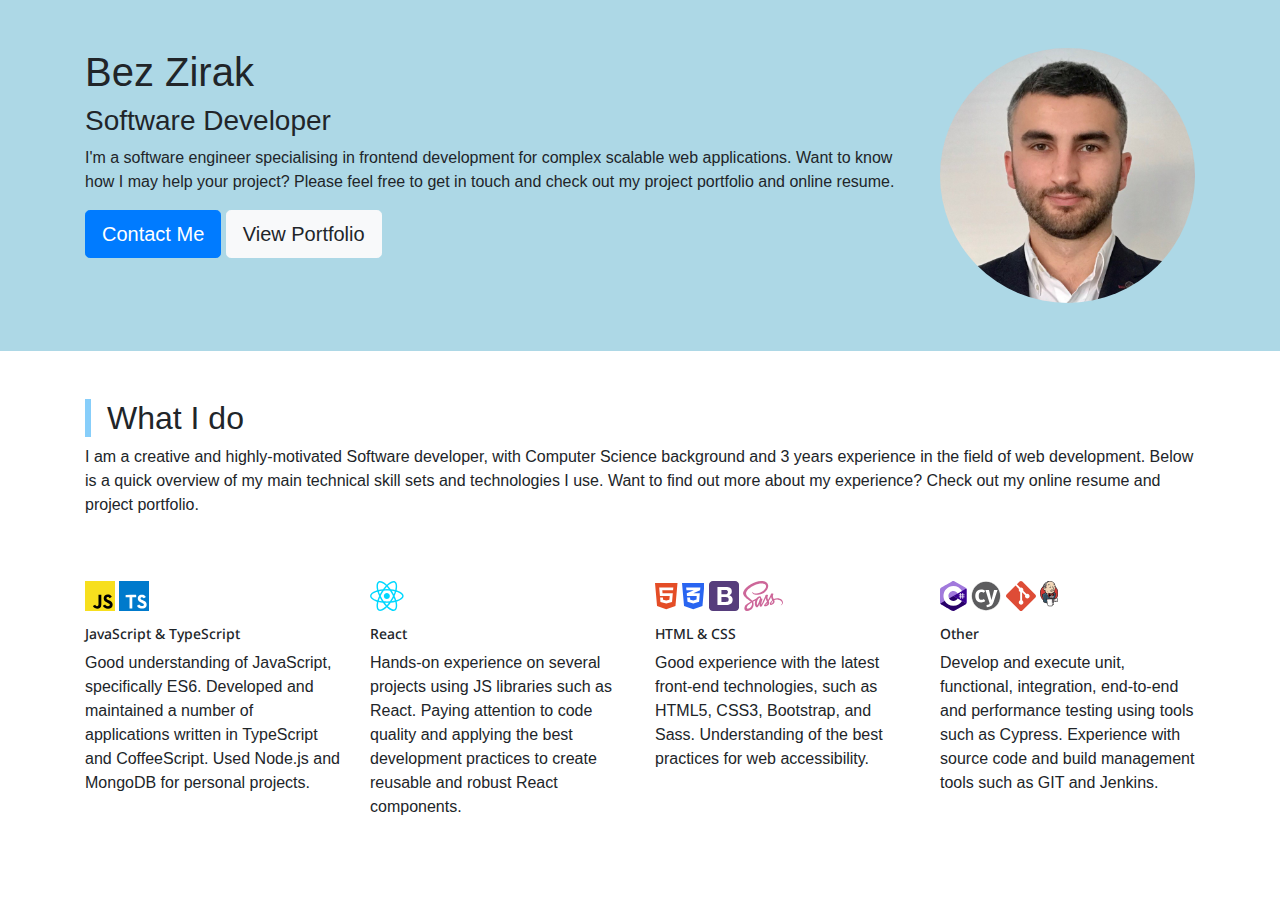
==== commit ff0e4121: "added contact form" ====
--- a/index.html
+++ b/index.html
@@ -1,10 +1,11 @@
+<!doctype html>
 <html lang="en">
     <head>
         <meta charset="UTF-8">
         <meta name="viewport" content="width=device-width, initial-scale=1.0">
         <title>Bez Zirak</title>
 
-        <link rel="stylesheet" href="https://stackpath.bootstrapcdn.com/bootstrap/3.4.1/css/bootstrap.min.css" integrity="sha384-HSMxcRTRxnN+Bdg0JdbxYKrThecOKuH5zCYotlSAcp1+c8xmyTe9GYg1l9a69psu" crossorigin="anonymous">
+        <link rel="stylesheet" href="https://maxcdn.bootstrapcdn.com/bootstrap/4.0.0/css/bootstrap.min.css" integrity="sha384-Gn5384xqQ1aoWXA+058RXPxPg6fy4IWvTNh0E263XmFcJlSAwiGgFAW/dAiS6JXm" crossorigin="anonymous">
         <link rel="preconnect" href="https://fonts.googleapis.com">
         <link rel="preconnect" href="https://fonts.gstatic.com" crossorigin>
         <link href="https://fonts.googleapis.com/css2?family=Noto+Sans:wght@700&display=swap" rel="stylesheet">
@@ -22,16 +23,16 @@
                             <p>
                                 I'm a software engineer specialising in frontend development for complex scalable web applications. Want to know how I may help your project? Please feel free to get in touch and check out my project portfolio and online resume.
                             </p>
-                            <button class="btn btn-primary btn-lg">Contact Me</button>
-                            <button class="btn btn-default btn-lg">View Portfolio</button>
+                            <button class="btn btn-primary btn-lg" data-toggle="modal" data-target="#contactModal">Contact Me</button>
+                            <a class="btn btn-light btn-lg" href="#bio" role="button">View Portfolio</a>
                         </div>
                         <div class="col-sm-5 col-md-3 col-lg-3">
-                            <img class="img-responsive img-circle" src="assets/images/profile-image.jfif" alt=""/>
+                            <img class="img-fluid rounded-circle" src="assets/images/profile-image.jfif" alt=""/>
                         </div>
                     </div>
                 </div>
             </section>
-            <section class="overview-section p-3 p-lg-5">
+            <section class="overview-section p-3 p-lg-5" id="bio">
                 <div class="container">
                     <div class="row bio">
                         <h2 class="sub-heading">What I do</h2>
@@ -97,7 +98,50 @@
             </section>
         </div>
 
+        <!-- Modal -->
+        <div class="modal fade" id="contactModal" tabindex="-1" role="dialog" aria-labelledby="contactModalLabel" aria-hidden="true">
+            <div class="modal-dialog modal-dialog-centered" role="document">
+                <div class="modal-content">
+                <div class="modal-header">
+                    <h5 class="modal-title" id="contactModalLabel">New message</h5>
+                    <button type="button" class="close" data-dismiss="modal" aria-label="Close">
+                    <span aria-hidden="true">&times;</span>
+                    </button>
+                </div>
+                <div class="modal-body">
+                    <form 
+                        id="fs-frm" 
+                        name="simple-contact-form" 
+                        accept-charset="utf-8" 
+                        action="https://formspree.io/f/xrgraodn" 
+                        method="POST"
+                    >
+                        <fieldset id="fs-frm-inputs">
+                            <div class="form-group">
+                                <label for="recipient-name" class="col-form-label">Name:</label>
+                                <input type="text" name="name" class="form-control" id="recipient-name" placeholder="Please enter your name" required="">
+                            </div>
+                            <div class="form-group">
+                                <label for="email-address" class="col-form-label">Email Address:</label>
+                                <input type="email" name="_replyto" class="form-control" id="email-address" placeholder="email@domain.com" required="true">
+                            </div>
+                            <div class="form-group">
+                                <label for="message-text" class="col-form-label">Message:</label>
+                                <textarea name="message" class="form-control" id="message-text" placeholder="Please type your message"></textarea>
+                            </div>
+                            <input type="hidden" name="_subject" id="email-subject" value="Contact Form Submission">
+                        </fieldset>
+                        <div class="modal-footer">
+                            <button type="button" class="btn btn-secondary" data-dismiss="modal">Close</button>
+                            <input type="submit" class="btn btn-primary" value="Send message">
+                        </div>
+                    </form>
+                </div>
+            </div>
+        </div>
 
-        <script src="https://stackpath.bootstrapcdn.com/bootstrap/3.4.1/js/bootstrap.min.js" integrity="sha384-aJ21OjlMXNL5UyIl/XNwTMqvzeRMZH2w8c5cRVpzpU8Y5bApTppSuUkhZXN0VxHd" crossorigin="anonymous"></script>
+        <script src="https://code.jquery.com/jquery-3.2.1.slim.min.js" integrity="sha384-KJ3o2DKtIkvYIK3UENzmM7KCkRr/rE9/Qpg6aAZGJwFDMVNA/GpGFF93hXpG5KkN" crossorigin="anonymous"></script>
+        <script src="https://cdnjs.cloudflare.com/ajax/libs/popper.js/1.12.9/umd/popper.min.js" integrity="sha384-ApNbgh9B+Y1QKtv3Rn7W3mgPxhU9K/ScQsAP7hUibX39j7fakFPskvXusvfa0b4Q" crossorigin="anonymous"></script>
+        <script src="https://maxcdn.bootstrapcdn.com/bootstrap/4.0.0/js/bootstrap.min.js" integrity="sha384-JZR6Spejh4U02d8jOt6vLEHfe/JQGiRRSQQxSfFWpi1MquVdAyjUar5+76PVCmYl" crossorigin="anonymous"></script>
     </body>
 </html>--- a/styles.css
+++ b/styles.css
@@ -1,3 +1,5 @@
+/* html { scroll-behavior: smooth;} */
+
 .teaser{
     background-color: lightblue;
     padding: 3rem;
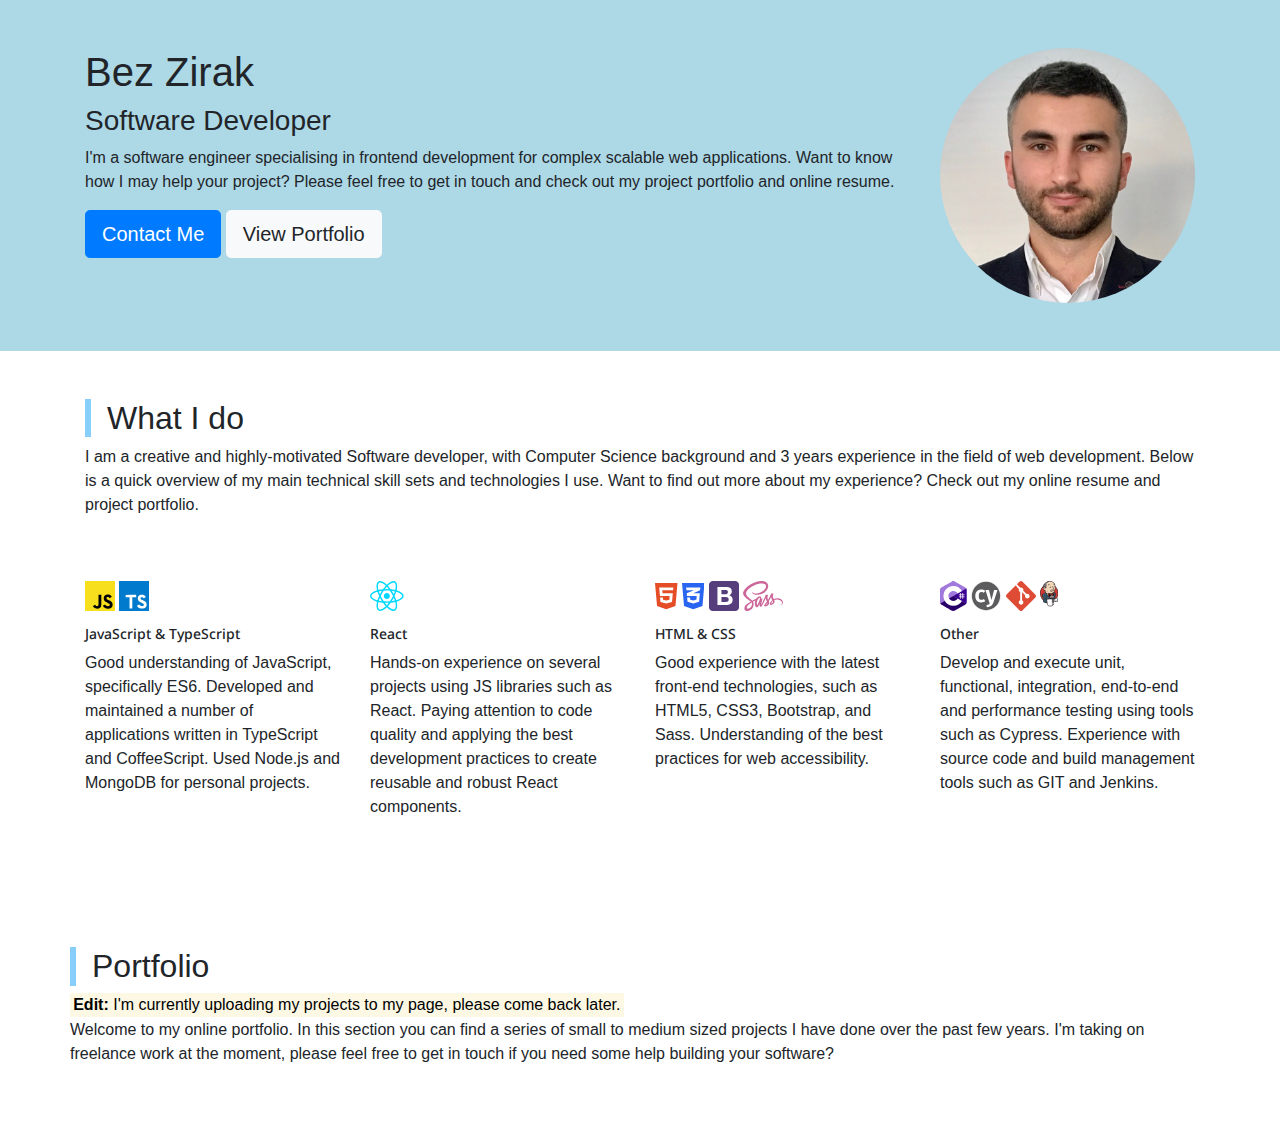
==== commit ce0080c5: "starting the portfolio section" ====
--- a/index.html
+++ b/index.html
@@ -24,7 +24,7 @@
                                 I'm a software engineer specialising in frontend development for complex scalable web applications. Want to know how I may help your project? Please feel free to get in touch and check out my project portfolio and online resume.
                             </p>
                             <button class="btn btn-primary btn-lg" data-toggle="modal" data-target="#contactModal">Contact Me</button>
-                            <a class="btn btn-light btn-lg" href="#bio" role="button">View Portfolio</a>
+                            <a class="btn btn-light btn-lg" href="#portfolio" role="button">View Portfolio</a>
                         </div>
                         <div class="col-sm-5 col-md-3 col-lg-3">
                             <img class="img-fluid rounded-circle" src="assets/images/profile-image.jfif" alt=""/>
@@ -32,7 +32,7 @@
                     </div>
                 </div>
             </section>
-            <section class="overview-section p-3 p-lg-5" id="bio">
+            <section class="overview-section p-3 p-lg-5">
                 <div class="container">
                     <div class="row bio">
                         <h2 class="sub-heading">What I do</h2>
@@ -96,6 +96,18 @@
                     </div>
                 </div>
             </section>
+            <section class="overview-section p-3 p-lg-5" id="portfolio">
+                <div class="container">
+                    <div class="row portfolio">
+                        <h2 class="sub-heading">Portfolio</h2>
+                        <p>
+                            <mark><b>Edit:</b> I'm currently uploading my projects to my page, please come back later.</mark>
+                            <br>
+                            Welcome to my online portfolio. In this section you can find a series of small to medium sized projects I have done over the past few years. I'm taking on freelance work at the moment, please feel free to get in touch if you need some help building your software?
+                        </p>
+                    </div>
+                </div>
+            </section>
         </div>
 
         <!-- Modal -->
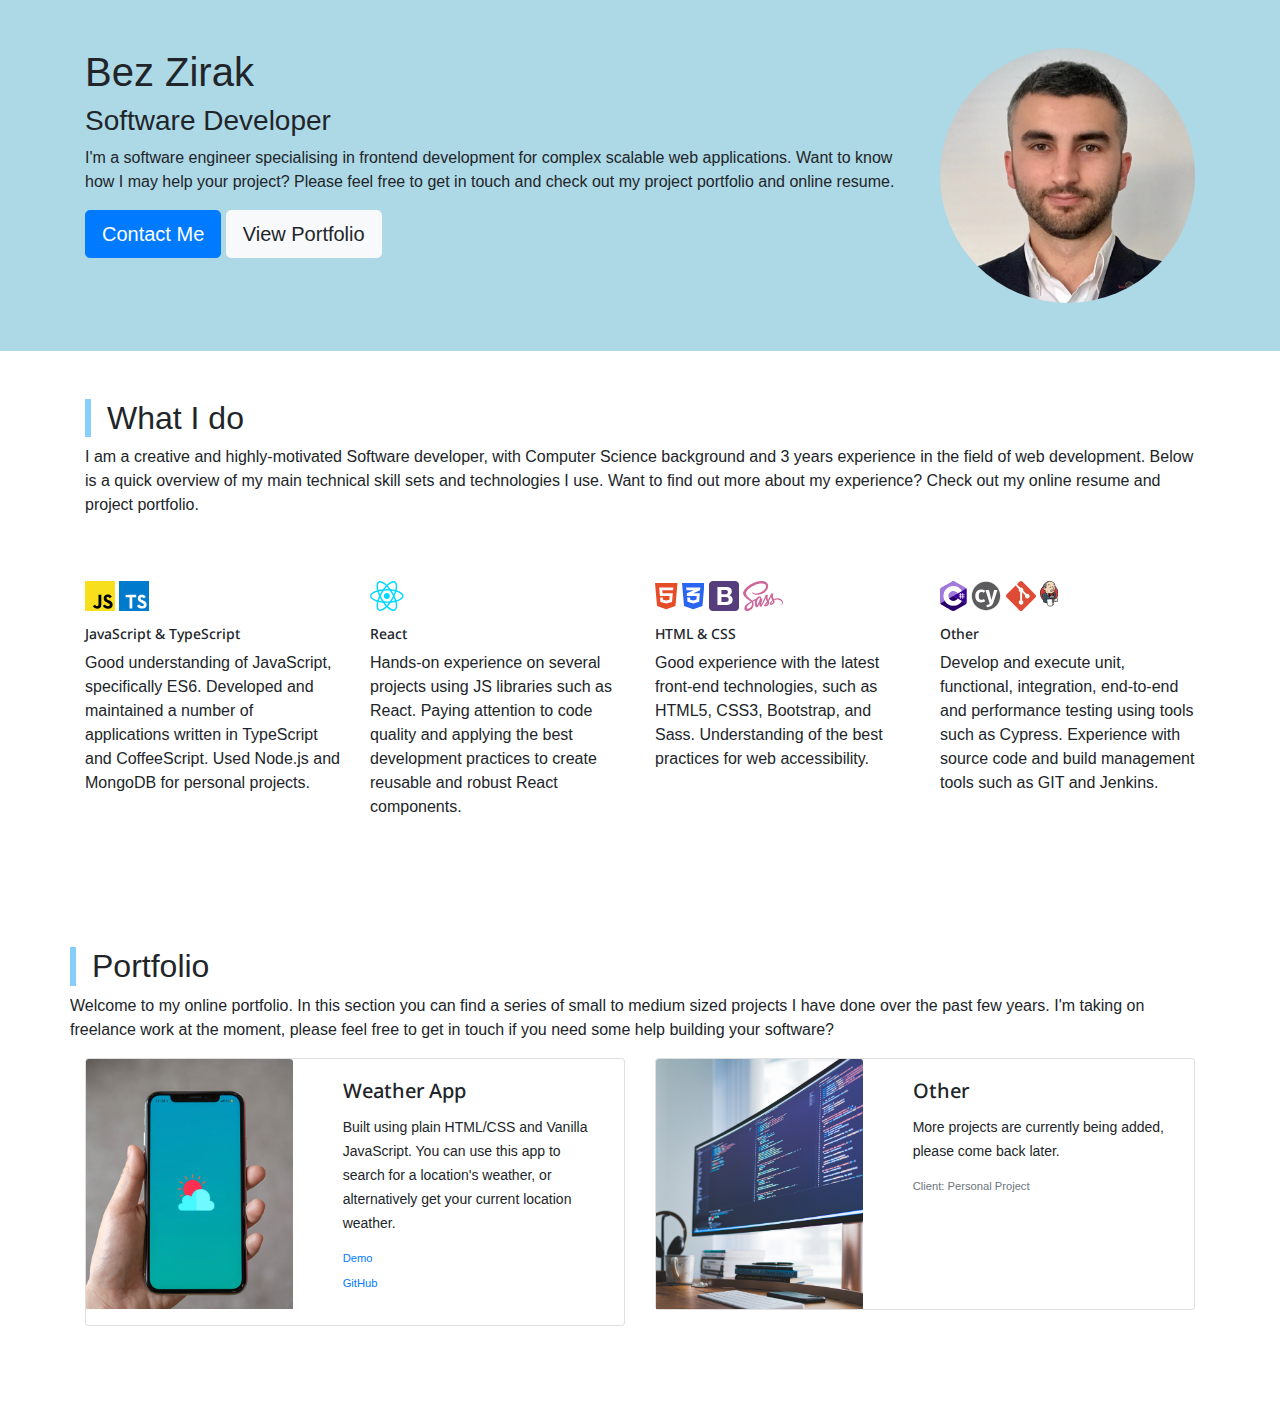
==== commit 10362a5d: "add first project" ====
--- a/index.html
+++ b/index.html
@@ -96,15 +96,58 @@
                     </div>
                 </div>
             </section>
-            <section class="overview-section p-3 p-lg-5" id="portfolio">
+            <section class="portfolio-section p-3 p-lg-5" id="portfolio">
                 <div class="container">
-                    <div class="row portfolio">
+                    <div class="row portfolio-info">
                         <h2 class="sub-heading">Portfolio</h2>
                         <p>
-                            <mark><b>Edit:</b> I'm currently uploading my projects to my page, please come back later.</mark>
-                            <br>
                             Welcome to my online portfolio. In this section you can find a series of small to medium sized projects I have done over the past few years. I'm taking on freelance work at the moment, please feel free to get in touch if you need some help building your software?
                         </p>
+                    </div>
+                    <div class="row portfolio-list">
+                        <div class="col-6 col-lg-6 project-item-container">
+                            <div class="card project-card">
+                                <div class="row">
+                                    <div class="col-12 col-xl-5 card-img-holder">
+                                        <a href="projects/weather-app/index.html">
+                                            <img src="assets/images/project-1.jpg" class="card-img" alt="image">
+                                        </a>
+                                    </div>
+                                    <div class="col-12 col-xl-7">
+                                        <div class="card-body">
+                                            <h5 class="card-title">Weather App</h5>
+                                            <p class="card-description">
+                                                Built using plain HTML/CSS and Vanilla JavaScript. You can use this app to search for a location's weather, or alternatively get your current location weather.
+                                            </p>
+                                            <p class="card-description">
+                                                <small class="text-muted"><a href="projects/weather-app/index.html">Demo</a></small><br>
+                                                <small class="text-muted"><a href="https://github.com/behroozzirak/weather-app">GitHub</a></small>
+                                            </p>
+                                        </div>
+                                    </div>
+                                </div>
+                            </div>
+                        </div>
+                        <div class="col-6 col-lg-6 project-item-container">
+                            <div class="card project-card">
+                                <div class="row">
+                                    <div class="col-12 col-xl-5 card-img-holder">
+                                        <img src="assets/images/programming.jpg" class="card-img" alt="image">
+                                    </div>
+                                    <div class="col-12 col-xl-7">
+                                        <div class="card-body">
+                                            <h5 class="card-title">Other</h5>
+                                            <p class="card-description">
+                                                More projects are currently being added, please come back later.
+                                            </p>
+                                            <p class="card-description">
+                                                <small class="text-muted">Client: Personal Project</small>
+                                            </p>
+                                        </div>
+                                    </div>
+                                </div>
+                            </div>
+                        </div>
                     </div>
                 </div>
             </section>
--- a/styles.css
+++ b/styles.css
@@ -1,4 +1,4 @@
-/* html { scroll-behavior: smooth;} */
+html { scroll-behavior: smooth;}
 
 .teaser{
     background-color: lightblue;
@@ -9,10 +9,6 @@
     padding-left: 1rem;
     border-left: solid 6px transparent;
     border-left-color: lightskyblue;
-}
-
-.overview-section{
-    padding: 48px 48px 48px 48px;
 }
 
 .row.bio{
@@ -40,4 +36,43 @@
     font-family: 'Noto Sans', sans-serif;
     font-size: 14px;
     /* font-family: 'Montserrat', sans-serif; */
+}
+
+.project-item-container {
+    margin-bottom: 48px;
+}
+
+.card-img-holder {
+    max-height: 250px;
+    max-width: 100%;
+    overflow-x: hidden;
+    overflow-y: hidden;
+}
+
+.card-body {
+    line-height: 24px;
+    overflow-wrap: break-word;
+}
+
+.card-title {
+    font-family: 'Noto Sans', sans-serif;
+    font-size: 20px;
+    font-weight: 500;
+}
+
+.card-img {
+    overflow-wrap:break-word;
+}
+
+.card-description {
+    font-size: 14px;
+    margin-bottom: 10px;
+}
+
+br {
+    background-color: red;
+}
+
+.project-item-container a {
+    text-decoration: none;
 }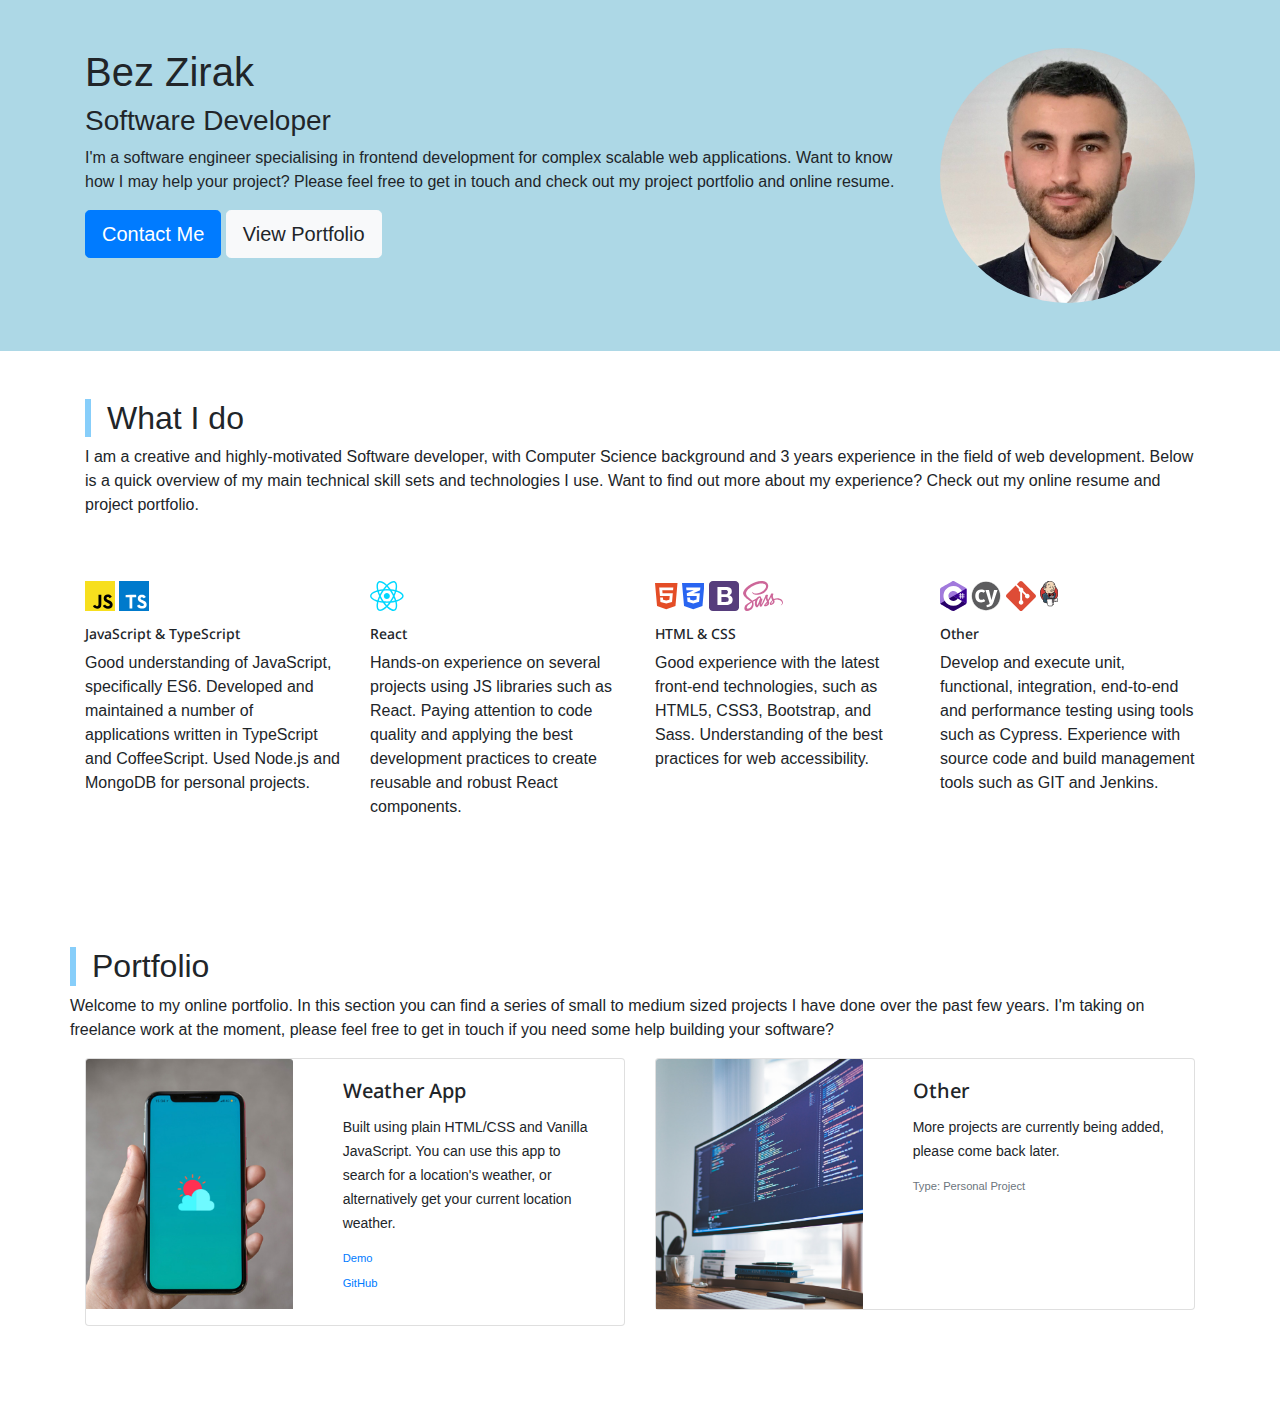
==== commit c79376bd: "fix typo" ====
--- a/index.html
+++ b/index.html
@@ -141,7 +141,7 @@
                                                 More projects are currently being added, please come back later.
                                             </p>
                                             <p class="card-description">
-                                                <small class="text-muted">Client: Personal Project</small>
+                                                <small class="text-muted">Type: Personal Project</small>
                                             </p>
                                         </div>
                                     </div>
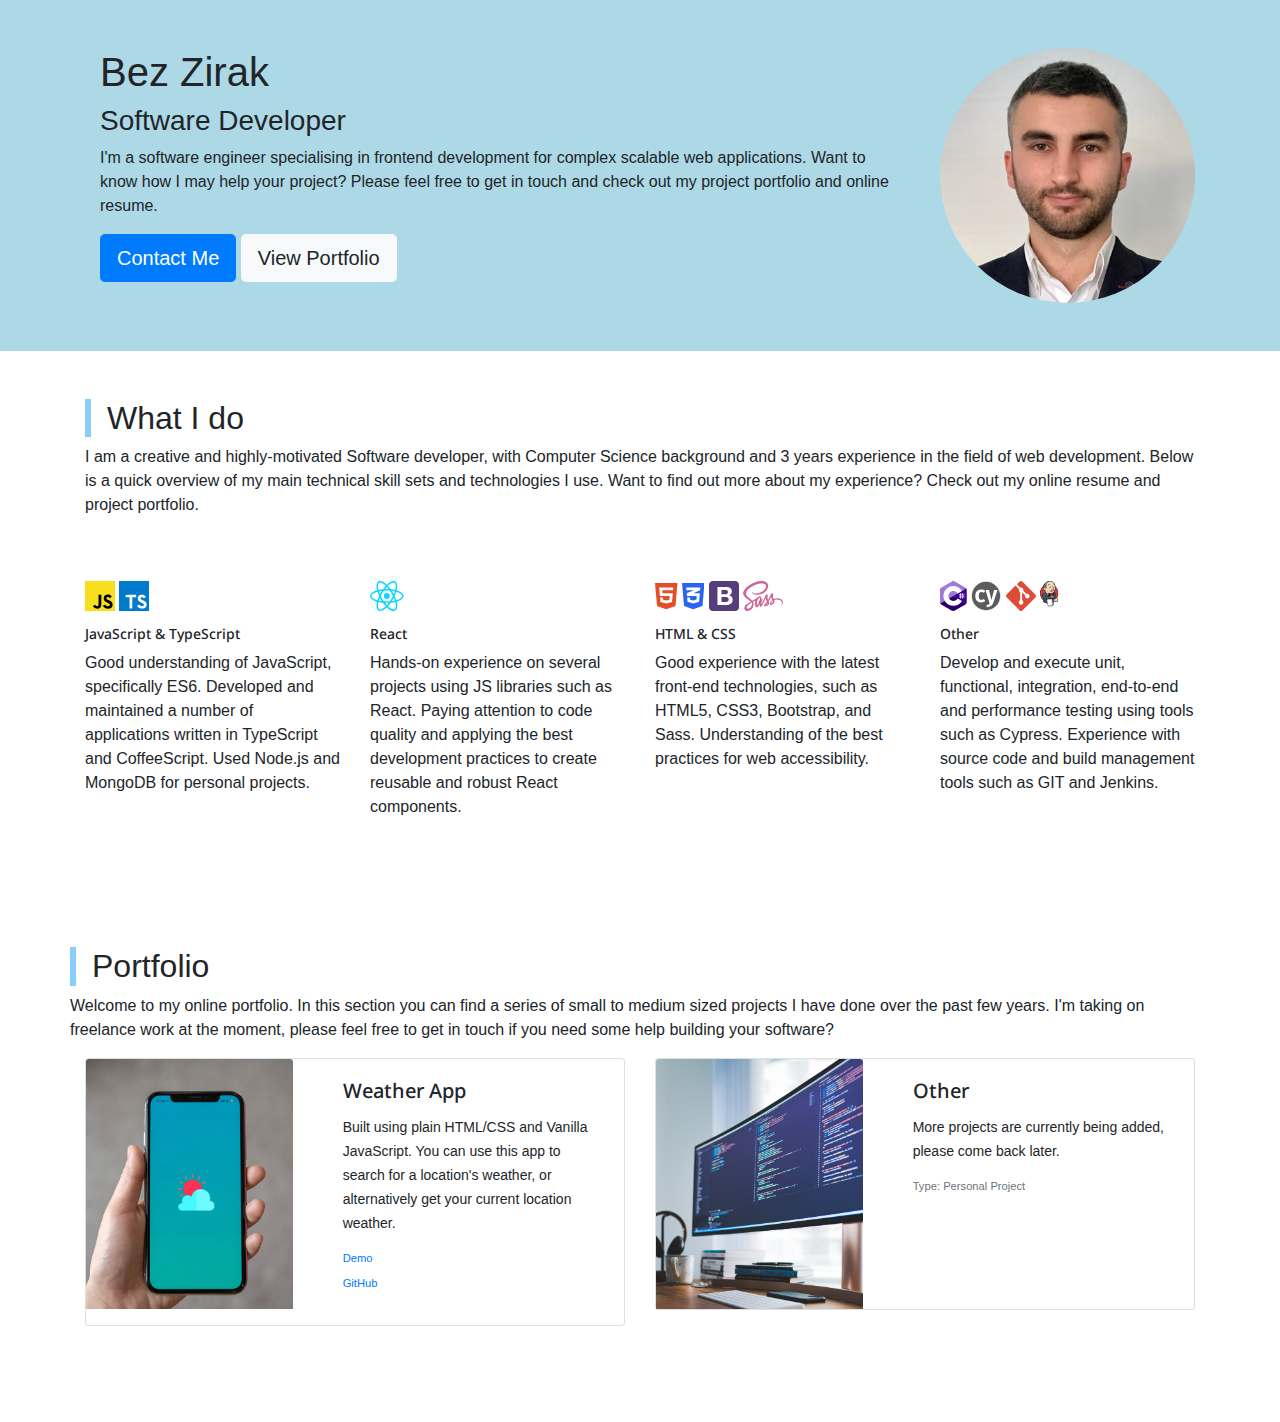
==== commit 1c4916d5: "fix styling for mobile" ====
--- a/index.html
+++ b/index.html
@@ -18,13 +18,17 @@
                 <div class="container">
                     <div class="row">
                         <div class="col-sm-7 col-md-9 col-lg-9">
-                            <h1>Bez Zirak</h1>
-                            <h3>Software Developer</h3>
-                            <p>
-                                I'm a software engineer specialising in frontend development for complex scalable web applications. Want to know how I may help your project? Please feel free to get in touch and check out my project portfolio and online resume.
-                            </p>
-                            <button class="btn btn-primary btn-lg" data-toggle="modal" data-target="#contactModal">Contact Me</button>
-                            <a class="btn btn-light btn-lg" href="#portfolio" role="button">View Portfolio</a>
+                            <div class="container">
+                                <h1>Bez Zirak</h1>
+                                <h3>Software Developer</h3>
+                                <p>
+                                    I'm a software engineer specialising in frontend development for complex scalable web applications. Want to know how I may help your project? Please feel free to get in touch and check out my project portfolio and online resume.
+                                </p>
+                            </div>
+                            <div class="container teaser-buttons">
+                                <button class="btn btn-primary btn-lg" data-toggle="modal" data-target="#contactModal">Contact Me</button>
+                                <a class="btn btn-light btn-lg" href="#portfolio" role="button">View Portfolio</a>
+                            </div>
                         </div>
                         <div class="col-sm-5 col-md-3 col-lg-3">
                             <img class="img-fluid rounded-circle" src="assets/images/profile-image.jfif" alt=""/>
@@ -105,7 +109,7 @@
                         </p>
                     </div>
                     <div class="row portfolio-list">
-                        <div class="col-6 col-lg-6 project-item-container">
+                        <div class="col-sm-12 col-lg-6 project-item-container">
                             <div class="card project-card">
                                 <div class="row">
                                     <div class="col-12 col-xl-5 card-img-holder">
@@ -128,7 +132,7 @@
                                 </div>
                             </div>
                         </div>
-                        <div class="col-6 col-lg-6 project-item-container">
+                        <div class="col-sm-12 col-lg-6 project-item-container">
                             <div class="card project-card">
                                 <div class="row">
                                     <div class="col-12 col-xl-5 card-img-holder">
--- a/styles.css
+++ b/styles.css
@@ -69,10 +69,16 @@
     margin-bottom: 10px;
 }
 
-br {
-    background-color: red;
+.project-item-container a {
+    text-decoration: none;
 }
 
-.project-item-container a {
-    text-decoration: none;
+@media only screen and (min-device-width : 320px) and (max-device-width : 480px) {
+    .teaser-buttons {
+        text-align: center;
+    }
+
+    .teaser-buttons > * {
+        margin-bottom: 20px;
+    }
 }